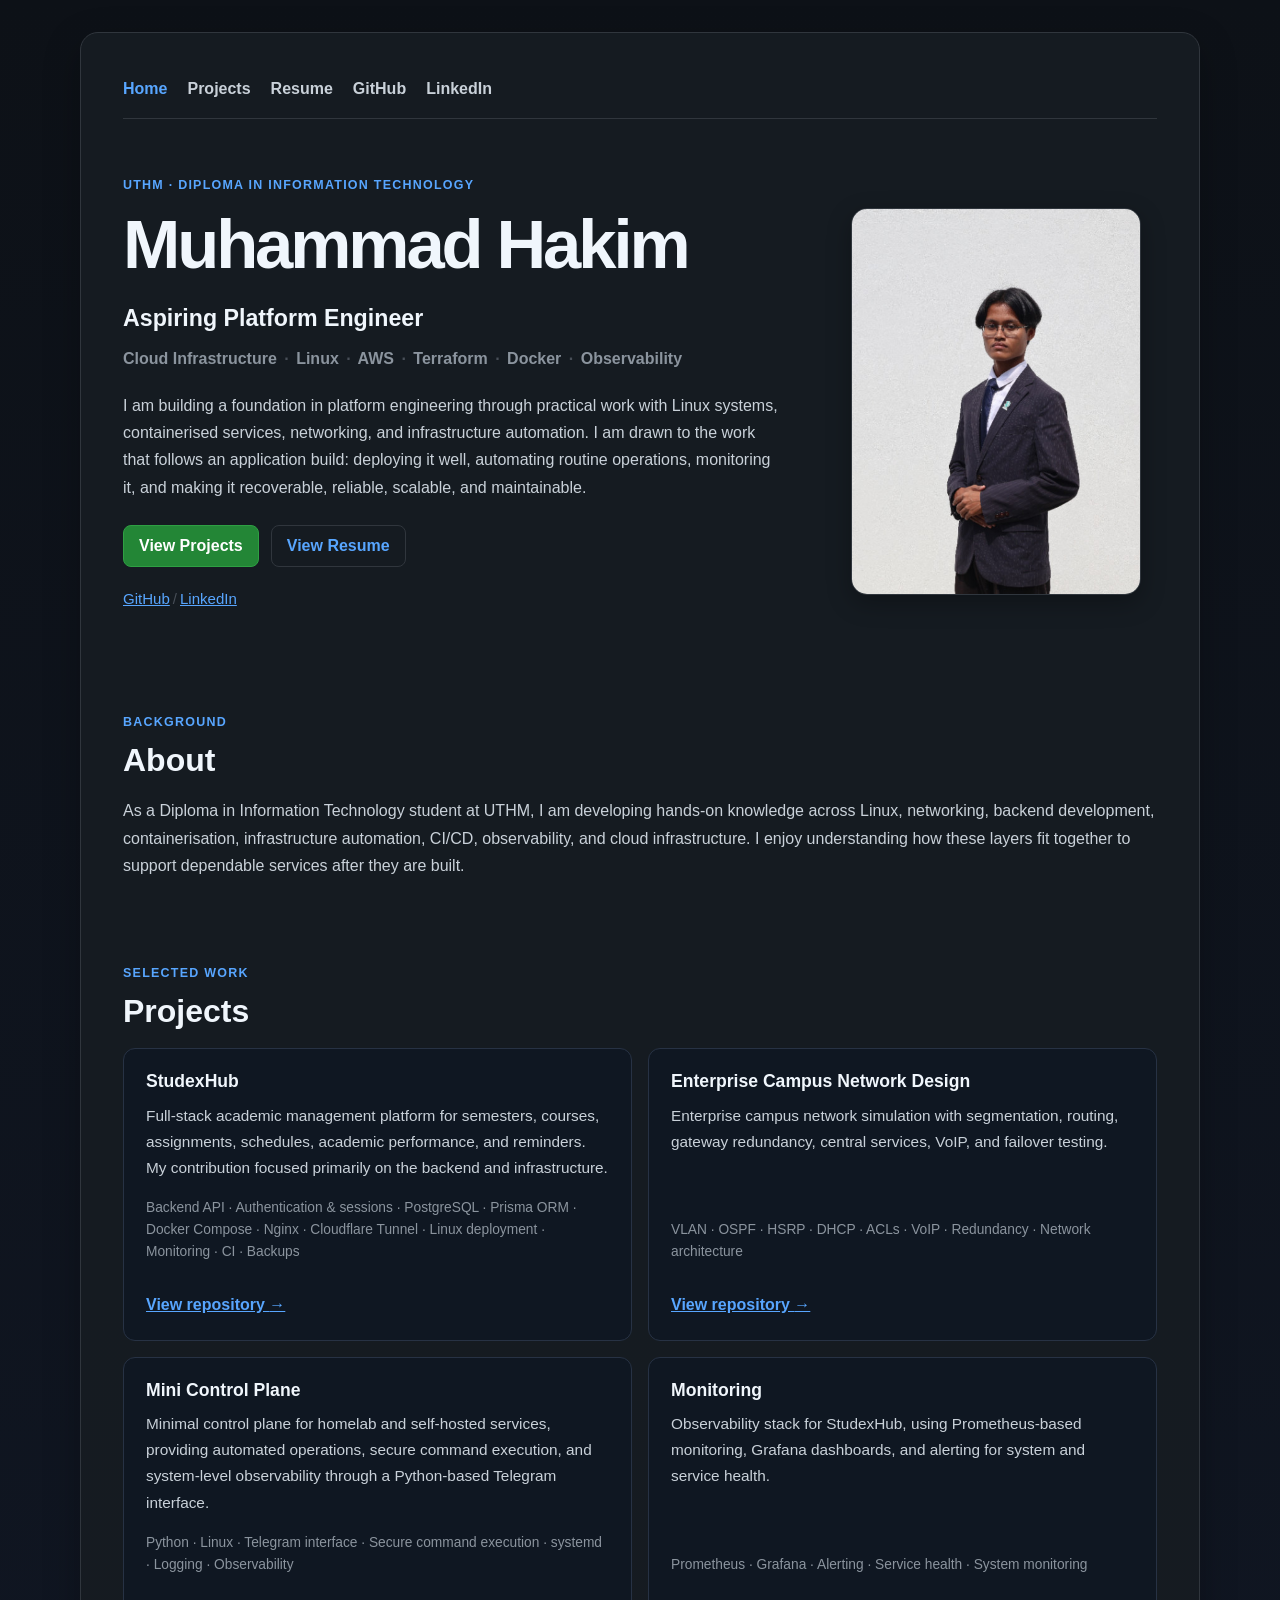
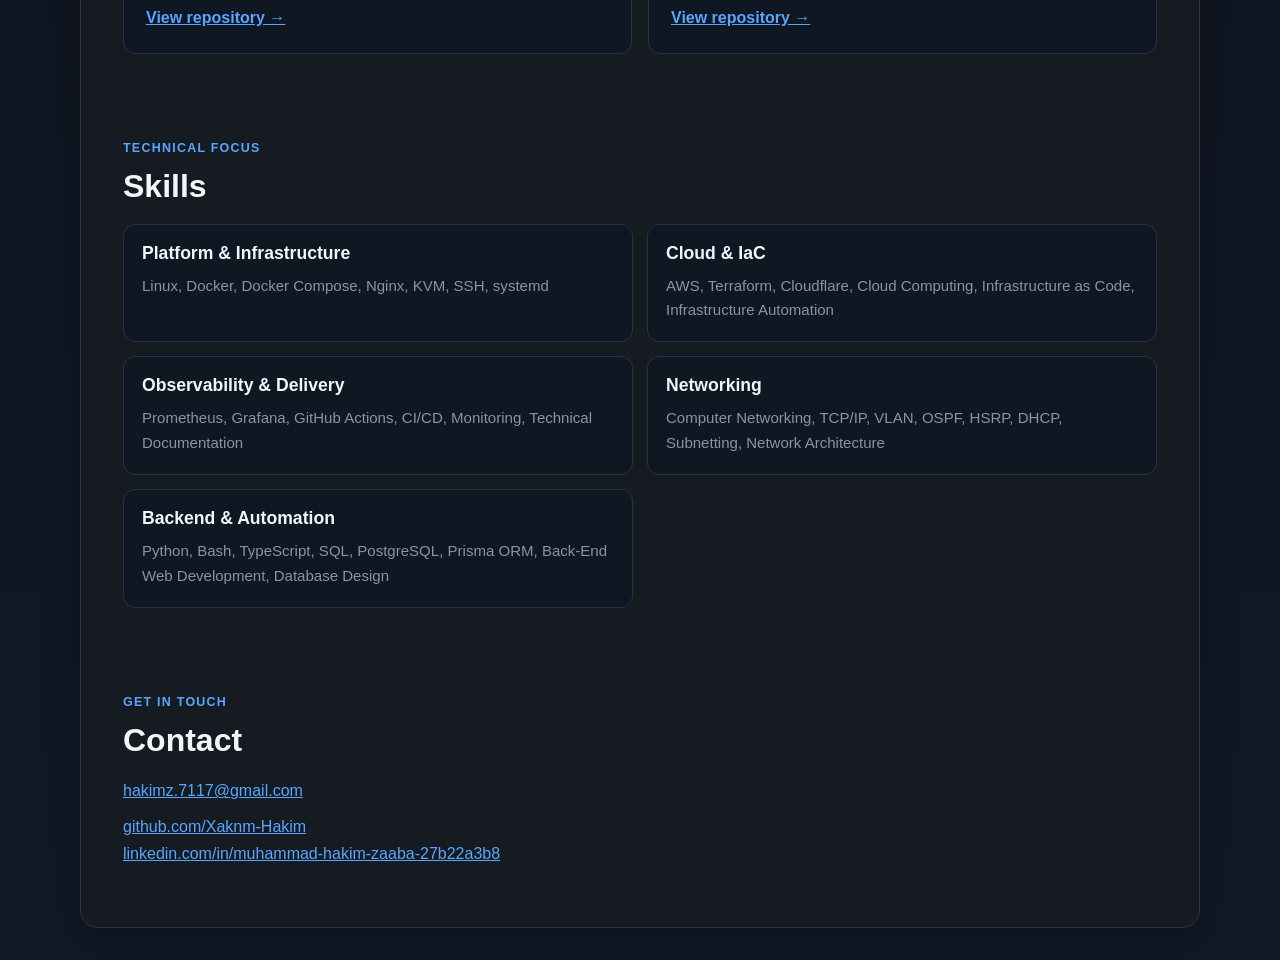
==== index.html @ 3a8249cf "feat: Change from coursework to personalized generic portfolio" ====
<!DOCTYPE html>
<html lang="en">
<head>
  <meta charset="UTF-8">
  <meta name="viewport" content="width=device-width, initial-scale=1.0">
  <meta name="description" content="Muhammad Hakim is a Diploma in Information Technology student at UTHM and aspiring Platform Engineer focused on cloud infrastructure, automation, and observability.">
  <title>Muhammad Hakim | Aspiring Platform Engineer</title>
  <link rel="stylesheet" href="style.css">
</head>
<body>
  <div class="container">
    <nav class="navbar" aria-label="Primary navigation">
      <a href="index.html" aria-current="page">Home</a>
      <a href="#projects">Projects</a>
      <a href="resume.html">Resume</a>
      <a href="https://github.com/Xaknm-Hakim" target="_blank" rel="noopener noreferrer">GitHub</a>
      <a href="https://www.linkedin.com/in/muhammad-hakim-zaaba-27b22a3b8" target="_blank" rel="noopener noreferrer">LinkedIn</a>
    </nav>

    <main>
      <header class="hero">
        <div class="hero-text">
          <p class="eyebrow">UTHM · Diploma in Information Technology</p>
          <h1>Muhammad Hakim</h1>
          <p class="role">Aspiring Platform Engineer</p>
          <p class="focus-line">Cloud Infrastructure <span>·</span> Linux <span>·</span> AWS <span>·</span> Terraform <span>·</span> Docker <span>·</span> Observability</p>
          <p class="intro">I am building a foundation in platform engineering through practical work with Linux systems, containerised services, networking, and infrastructure automation. I am drawn to the work that follows an application build: deploying it well, automating routine operations, monitoring it, and making it recoverable, reliable, scalable, and maintainable.</p>
          <div class="hero-links">
            <a class="button primary" href="#projects">View Projects</a>
            <a class="button secondary" href="resume.html">View Resume</a>
          </div>
          <p class="profile-links"><a href="https://github.com/Xaknm-Hakim" target="_blank" rel="noopener noreferrer">GitHub</a><span aria-hidden="true">/</span><a href="https://www.linkedin.com/in/muhammad-hakim-zaaba-27b22a3b8" target="_blank" rel="noopener noreferrer">LinkedIn</a></p>
        </div>
        <div class="hero-image">
          <img src="images/profile.JPG" alt="Portrait of Muhammad Hakim">
        </div>
      </header>

      <section aria-labelledby="about-title">
        <p class="section-label">Background</p>
        <h2 id="about-title">About</h2>
        <p>As a Diploma in Information Technology student at UTHM, I am developing hands-on knowledge across Linux, networking, backend development, containerisation, infrastructure automation, CI/CD, observability, and cloud infrastructure. I enjoy understanding how these layers fit together to support dependable services after they are built.</p>
      </section>

      <section id="projects" aria-labelledby="projects-title">
        <p class="section-label">Selected work</p>
        <h2 id="projects-title">Projects</h2>
        <div class="project-grid">
          <article class="project">
            <h3>StudexHub</h3>
            <p>Full-stack academic management platform for semesters, courses, assignments, schedules, academic performance, and reminders. My contribution focused primarily on the backend and infrastructure.</p>
            <p class="tech">Backend API · Authentication &amp; sessions · PostgreSQL · Prisma ORM · Docker Compose · Nginx · Cloudflare Tunnel · Linux deployment · Monitoring · CI · Backups</p>
            <a class="project-link" href="https://github.com/Xaknm-Hakim/StudexHub" target="_blank" rel="noopener noreferrer">View repository <span aria-hidden="true">→</span></a>
          </article>
          <article class="project">
            <h3>Enterprise Campus Network Design</h3>
            <p>Enterprise campus network simulation with segmentation, routing, gateway redundancy, central services, VoIP, and failover testing.</p>
            <p class="tech">VLAN · OSPF · HSRP · DHCP · ACLs · VoIP · Redundancy · Network architecture</p>
            <a class="project-link" href="https://github.com/Xaknm-Hakim/Network-Campus-Topology" target="_blank" rel="noopener noreferrer">View repository <span aria-hidden="true">→</span></a>
          </article>
          <article class="project">
            <h3>Mini Control Plane</h3>
            <p>Minimal control plane for homelab and self-hosted services, providing automated operations, secure command execution, and system-level observability through a Python-based Telegram interface.</p>
            <p class="tech">Python · Linux · Telegram interface · Secure command execution · systemd · Logging · Observability</p>
            <a class="project-link" href="https://github.com/Xaknm-Hakim/mini-control-plane" target="_blank" rel="noopener noreferrer">View repository <span aria-hidden="true">→</span></a>
          </article>
          <article class="project">
            <h3>Monitoring</h3>
            <p>Observability stack for StudexHub, using Prometheus-based monitoring, Grafana dashboards, and alerting for system and service health.</p>
            <p class="tech">Prometheus · Grafana · Alerting · Service health · System monitoring</p>
            <a class="project-link" href="https://github.com/Xaknm-Hakim/Monitoring" target="_blank" rel="noopener noreferrer">View repository <span aria-hidden="true">→</span></a>
          </article>
        </div>
      </section>

      <section aria-labelledby="skills-title">
        <p class="section-label">Technical focus</p>
        <h2 id="skills-title">Skills</h2>
        <div class="skill-grid">
          <article class="skill-group"><h3>Platform &amp; Infrastructure</h3><p>Linux, Docker, Docker Compose, Nginx, KVM, SSH, systemd</p></article>
          <article class="skill-group"><h3>Cloud &amp; IaC</h3><p>AWS, Terraform, Cloudflare, Cloud Computing, Infrastructure as Code, Infrastructure Automation</p></article>
          <article class="skill-group"><h3>Observability &amp; Delivery</h3><p>Prometheus, Grafana, GitHub Actions, CI/CD, Monitoring, Technical Documentation</p></article>
          <article class="skill-group"><h3>Networking</h3><p>Computer Networking, TCP/IP, VLAN, OSPF, HSRP, DHCP, Subnetting, Network Architecture</p></article>
          <article class="skill-group"><h3>Backend &amp; Automation</h3><p>Python, Bash, TypeScript, SQL, PostgreSQL, Prisma ORM, Back-End Web Development, Database Design</p></article>
        </div>
      </section>

      <section class="contact" aria-labelledby="contact-title">
        <p class="section-label">Get in touch</p>
        <h2 id="contact-title">Contact</h2>
        <p><a href="mailto:hakimz.7117@gmail.com">hakimz.7117@gmail.com</a></p>
        <p><a href="https://github.com/Xaknm-Hakim" target="_blank" rel="noopener noreferrer">github.com/Xaknm-Hakim</a><br><a href="https://www.linkedin.com/in/muhammad-hakim-zaaba-27b22a3b8" target="_blank" rel="noopener noreferrer">linkedin.com/in/muhammad-hakim-zaaba-27b22a3b8</a></p>
      </section>
    </main>
  </div>
</body>
</html>
---- style.css ----
:root { color-scheme: dark; --bg: #0d1117; --panel: #161b22; --panel-alt: #0f1722; --border: #30363d; --text: #c9d1d9; --muted: #8b949e; --heading: #f0f6fc; --link: #58a6ff; --green: #238636; }
* { box-sizing: border-box; }
html { scroll-behavior: smooth; }
body { margin: 0; min-width: 320px; background: linear-gradient(180deg, #0d1117, #111827); color: var(--text); font: 16px/1.7 -apple-system, BlinkMacSystemFont, "Segoe UI", Arial, sans-serif; }
.container { width: min(1120px, calc(100% - 32px)); margin: 32px auto; padding: clamp(20px, 4vw, 42px); background: rgba(22, 27, 34, .97); border: 1px solid var(--border); border-radius: 18px; box-shadow: 0 12px 36px rgba(0,0,0,.26); }
.navbar { display: flex; flex-wrap: wrap; gap: 8px 20px; margin-bottom: clamp(32px, 5vw, 56px); padding-bottom: 16px; border-bottom: 1px solid var(--border); }
.navbar a { color: var(--text); font-weight: 650; text-decoration: none; }.navbar a[aria-current="page"], .navbar a:hover { color: var(--link); }
h1, h2, h3 { color: var(--heading); line-height: 1.2; } h1 { font-size: clamp(2.35rem, 6vw, 4.3rem); margin: 0; letter-spacing: -.045em; } h2 { margin: 0 0 18px; font-size: clamp(1.55rem, 3vw, 2rem); } h3 { margin: 0 0 10px; font-size: 1.1rem; } p { margin: 0 0 16px; } section { margin-top: clamp(52px, 8vw, 84px); }.section-label, .eyebrow { margin-bottom: 8px; color: var(--link); font-size: .78rem; font-weight: 700; letter-spacing: .1em; text-transform: uppercase; }
.hero { display: grid; grid-template-columns: minmax(0, 1.5fr) minmax(220px, .7fr); gap: clamp(28px, 6vw, 72px); align-items: center; }.role { margin: 12px 0 8px; color: var(--heading); font-size: clamp(1.15rem, 2vw, 1.45rem); font-weight: 650; }.focus-line { color: var(--muted); font-weight: 600; line-height: 1.6; }.focus-line span, .profile-links span { color: #484f58; padding: 0 3px; }.intro { max-width: 700px; margin-top: 20px; }.hero-image { justify-self: end; }.hero-image img { display: block; width: min(100%, 290px); aspect-ratio: 3 / 4; object-fit: cover; object-position: 53% center; border: 1px solid var(--border); border-radius: 16px; box-shadow: 0 8px 24px rgba(0,0,0,.28); }
.hero-links, .pdf-actions { display: flex; flex-wrap: wrap; gap: 12px; margin-top: 24px; }.button { display: inline-block; padding: 9px 15px; border: 1px solid var(--border); border-radius: 8px; color: var(--link); font-weight: 650; line-height: 1.4; text-decoration: none; transition: background-color .18s ease, border-color .18s ease, transform .18s ease; }.button.primary { background: var(--green); border-color: #2ea043; color: #fff; }.button:hover { background: #1f2937; text-decoration: none; transform: translateY(-1px); }.button.primary:hover { background: #2ea043; }.profile-links { margin-top: 19px; font-size: .94rem; }
.project-grid { display: grid; grid-template-columns: repeat(2, minmax(0, 1fr)); gap: 16px; }.project, .skill-group, .pdf-viewer { background: var(--panel-alt); border: 1px solid #273244; border-radius: 12px; }.project { display: flex; flex-direction: column; padding: 22px; transition: transform .18s ease, border-color .18s ease; }.project:hover { border-color: #3b82f6; transform: translateY(-3px); }.project p { font-size: .96rem; }.tech { margin-top: auto; color: var(--muted); font-size: .86rem !important; line-height: 1.6; }.project-link { margin-top: 12px; font-weight: 700; }
.skill-grid { display: grid; grid-template-columns: repeat(2, minmax(0, 1fr)); gap: 14px; }.skill-group { padding: 18px; }.skill-group p { margin: 0; color: var(--muted); font-size: .94rem; line-height: 1.65; }.contact { padding-bottom: 10px; }.contact p { margin-bottom: 8px; } a { color: var(--link); } a:focus-visible { outline: 3px solid #58a6ff; outline-offset: 4px; border-radius: 3px; }
.simple-header { margin-bottom: 30px; }.page-title { font-size: clamp(2.35rem, 5vw, 3.5rem); }.note { color: var(--muted); }.pdf-section { margin-top: 0; }.pdf-actions { margin: 0 0 18px; }.pdf-viewer { padding: 10px; overflow: hidden; }.pdf-viewer iframe { display: block; width: 100%; height: min(900px, 100vh); border: 0; border-radius: 7px; background: #fff; }
@media (max-width: 720px) { .container { width: min(100% - 20px, 1120px); margin: 10px auto; border-radius: 12px; }.hero { grid-template-columns: 1fr; }.hero-image { justify-self: start; grid-row: 1; }.hero-image img { width: 190px; }.project-grid, .skill-grid { grid-template-columns: 1fr; }.navbar { gap: 6px 15px; margin-bottom: 34px; }.pdf-viewer iframe { height: 65vh; } }
@media (prefers-reduced-motion: reduce) { html { scroll-behavior: auto; } *, *::before, *::after { transition-duration: .01ms !important; animation-duration: .01ms !important; } }
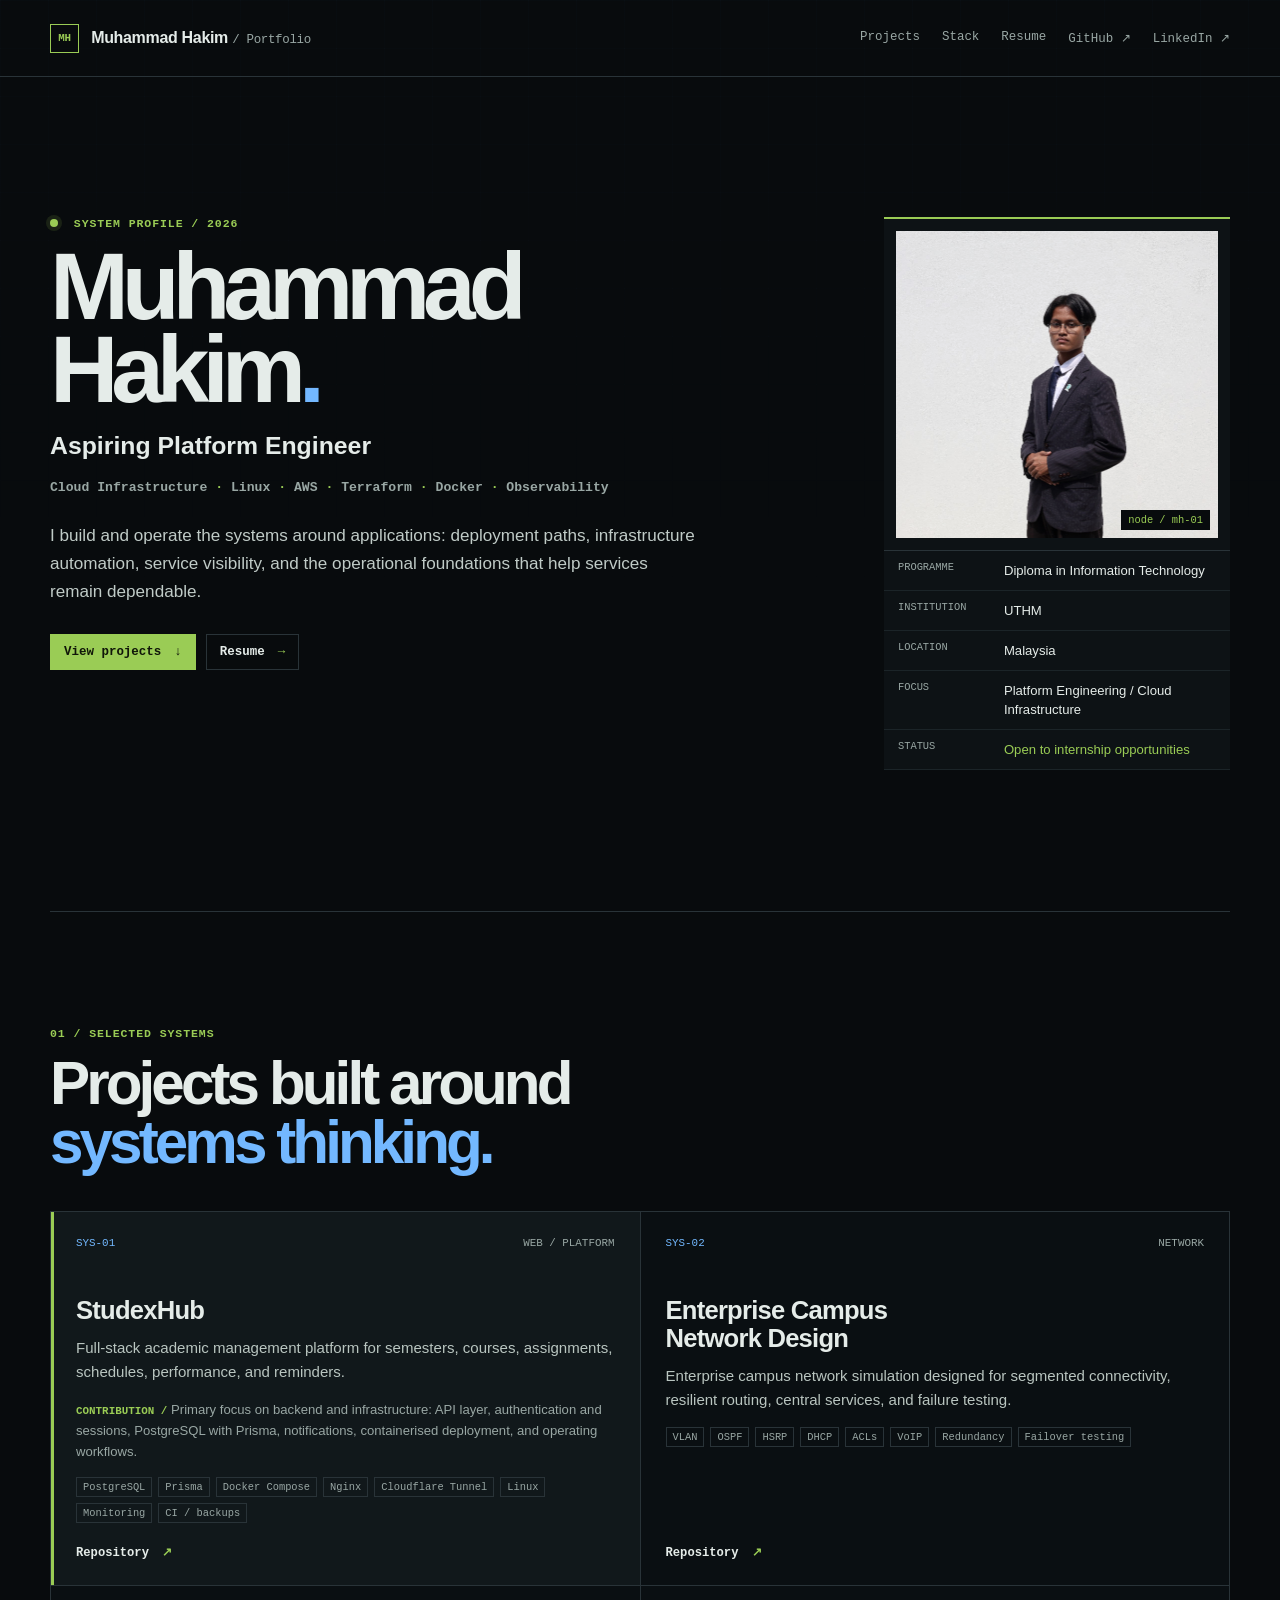
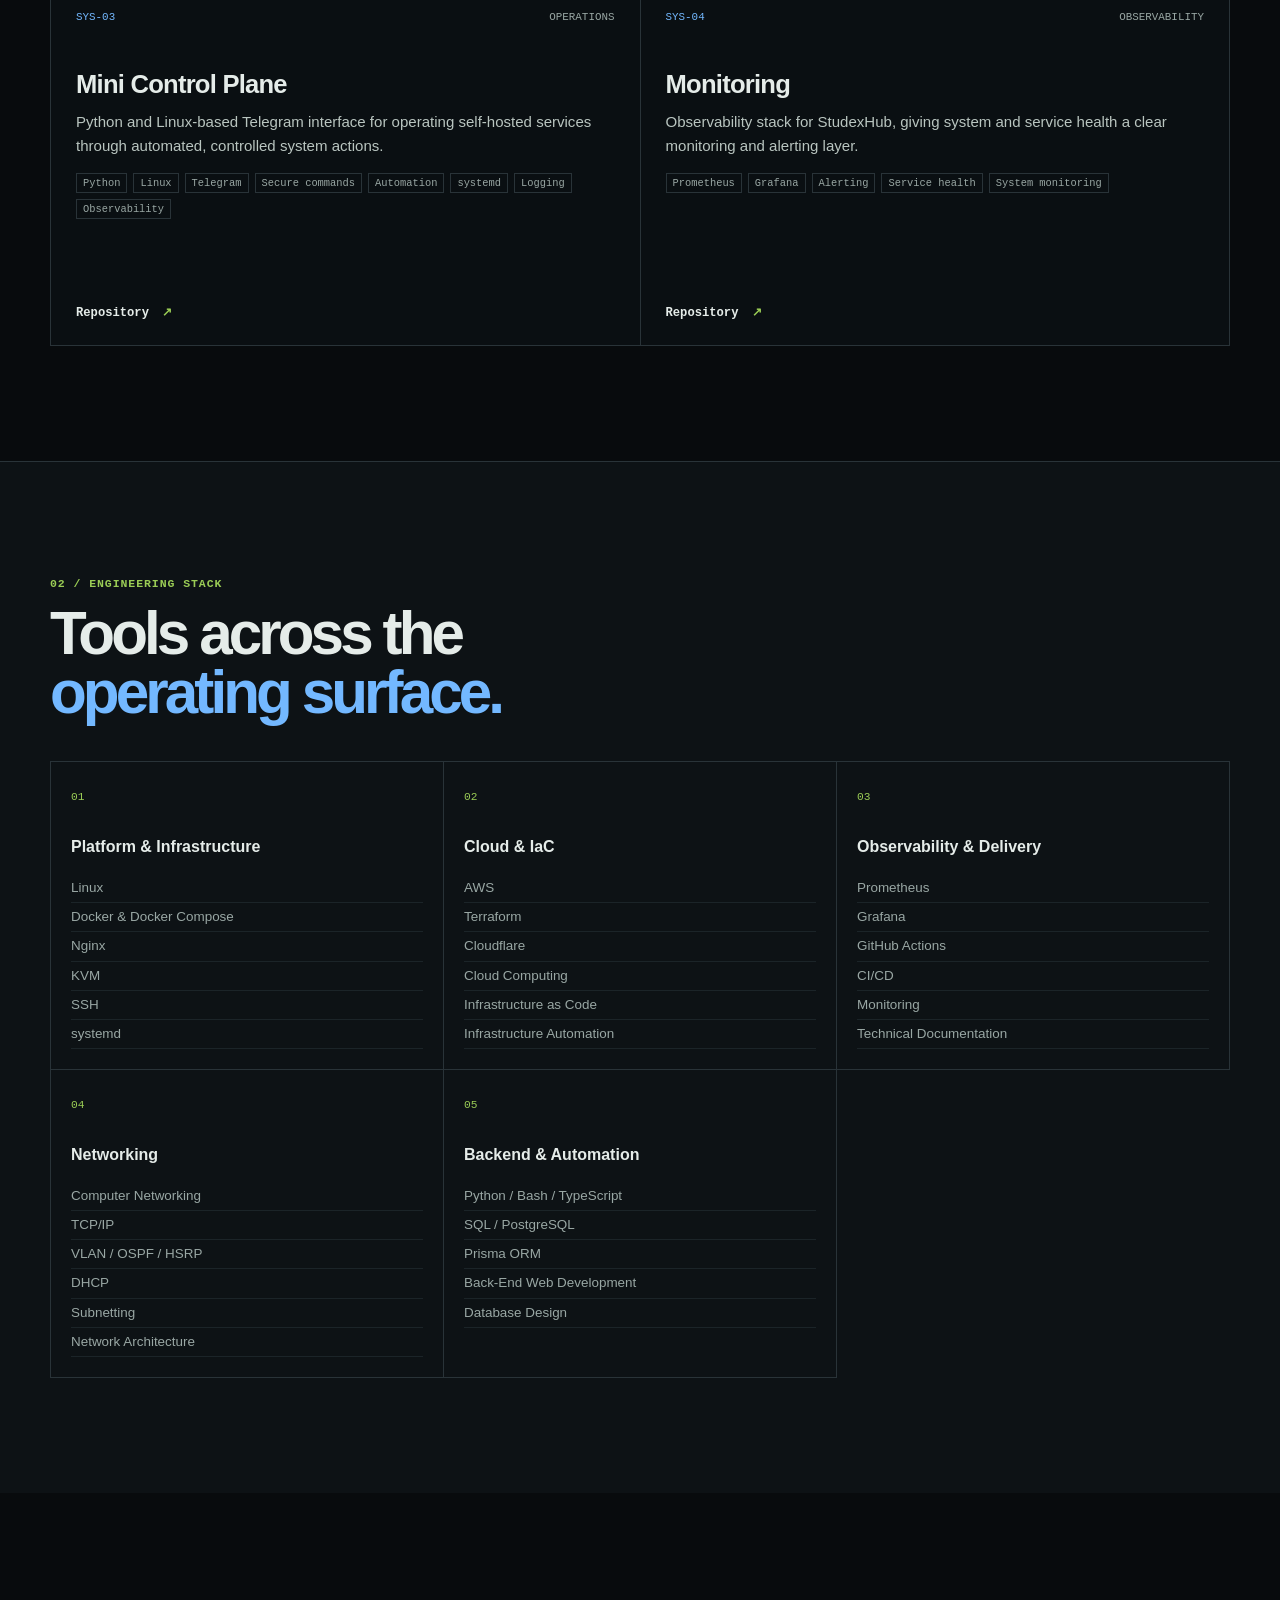
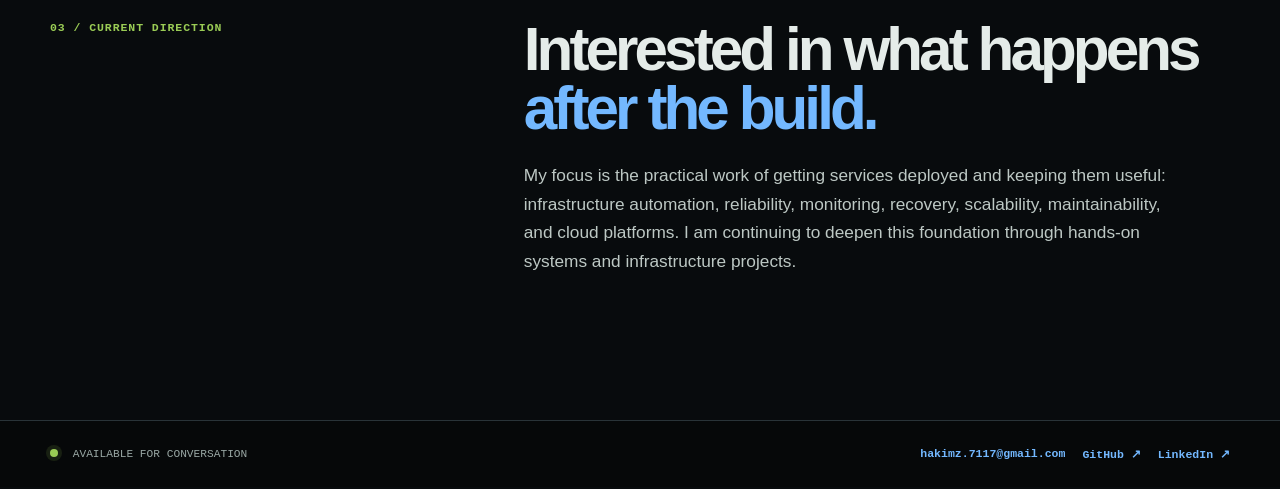
==== commit 485d6973: "feat: complete overhaul of the older design" ====
--- a/index.html
+++ b/index.html
@@ -1,97 +1,90 @@
-<!DOCTYPE html>
+<!doctype html>
 <html lang="en">
 <head>
-  <meta charset="UTF-8">
-  <meta name="viewport" content="width=device-width, initial-scale=1.0">
-  <meta name="description" content="Muhammad Hakim is a Diploma in Information Technology student at UTHM and aspiring Platform Engineer focused on cloud infrastructure, automation, and observability.">
-  <title>Muhammad Hakim | Aspiring Platform Engineer</title>
+  <meta charset="utf-8">
+  <meta name="viewport" content="width=device-width, initial-scale=1">
+  <meta name="description" content="Muhammad Hakim — aspiring Platform Engineer focused on cloud infrastructure, Linux, automation, and observability.">
+  <title>Muhammad Hakim — Platform Engineering Portfolio</title>
   <link rel="stylesheet" href="style.css">
 </head>
 <body>
-  <div class="container">
-    <nav class="navbar" aria-label="Primary navigation">
-      <a href="index.html" aria-current="page">Home</a>
-      <a href="#projects">Projects</a>
-      <a href="resume.html">Resume</a>
-      <a href="https://github.com/Xaknm-Hakim" target="_blank" rel="noopener noreferrer">GitHub</a>
-      <a href="https://www.linkedin.com/in/muhammad-hakim-zaaba-27b22a3b8" target="_blank" rel="noopener noreferrer">LinkedIn</a>
+  <header class="site-header">
+    <nav class="nav-shell" aria-label="Primary navigation">
+      <a class="brand" href="index.html" aria-current="page"><span>MH</span> Muhammad Hakim <i>/ Portfolio</i></a>
+      <div class="nav-links">
+        <a href="#projects">Projects</a><a href="#stack">Stack</a><a href="resume.html">Resume</a><a href="https://github.com/Xaknm-Hakim" target="_blank" rel="noopener noreferrer">GitHub ↗</a><a href="https://www.linkedin.com/in/muhammad-hakim-zaaba-27b22a3b8" target="_blank" rel="noopener noreferrer">LinkedIn ↗</a>
+      </div>
     </nav>
+  </header>
 
-    <main>
-      <header class="hero">
-        <div class="hero-text">
-          <p class="eyebrow">UTHM · Diploma in Information Technology</p>
-          <h1>Muhammad Hakim</h1>
-          <p class="role">Aspiring Platform Engineer</p>
-          <p class="focus-line">Cloud Infrastructure <span>·</span> Linux <span>·</span> AWS <span>·</span> Terraform <span>·</span> Docker <span>·</span> Observability</p>
-          <p class="intro">I am building a foundation in platform engineering through practical work with Linux systems, containerised services, networking, and infrastructure automation. I am drawn to the work that follows an application build: deploying it well, automating routine operations, monitoring it, and making it recoverable, reliable, scalable, and maintainable.</p>
-          <div class="hero-links">
-            <a class="button primary" href="#projects">View Projects</a>
-            <a class="button secondary" href="resume.html">View Resume</a>
-          </div>
-          <p class="profile-links"><a href="https://github.com/Xaknm-Hakim" target="_blank" rel="noopener noreferrer">GitHub</a><span aria-hidden="true">/</span><a href="https://www.linkedin.com/in/muhammad-hakim-zaaba-27b22a3b8" target="_blank" rel="noopener noreferrer">LinkedIn</a></p>
+  <main>
+    <section class="hero page-width" aria-labelledby="intro-title">
+      <div class="hero-copy">
+        <p class="kicker"><span class="signal" aria-hidden="true"></span> system profile / 2026</p>
+        <h1 id="intro-title">Muhammad<br>Hakim<span class="accent">.</span></h1>
+        <p class="role">Aspiring Platform Engineer</p>
+        <p class="focus">Cloud Infrastructure <b>·</b> Linux <b>·</b> AWS <b>·</b> Terraform <b>·</b> Docker <b>·</b> Observability</p>
+        <p class="hero-intro">I build and operate the systems around applications: deployment paths, infrastructure automation, service visibility, and the operational foundations that help services remain dependable.</p>
+        <div class="actions"><a class="action primary" href="#projects">View projects <span>↓</span></a><a class="action" href="resume.html">Resume <span>→</span></a></div>
+      </div>
+      <aside class="identity-panel" aria-label="Profile metadata">
+        <div class="portrait-wrap"><img src="images/profile.JPG" alt="Portrait of Muhammad Hakim"><span class="portrait-label">node / mh-01</span></div>
+        <dl>
+          <div><dt>Programme</dt><dd>Diploma in Information Technology</dd></div>
+          <div><dt>Institution</dt><dd>UTHM</dd></div>
+          <div><dt>Location</dt><dd>Malaysia</dd></div>
+          <div><dt>Focus</dt><dd>Platform Engineering / Cloud Infrastructure</dd></div>
+          <div class="availability"><dt>Status</dt><dd>Open to internship opportunities</dd></div>
+        </dl>
+      </aside>
+    </section>
+
+    <section class="section page-width" id="projects" aria-labelledby="projects-title">
+      <div class="section-heading"><p class="kicker">01 / selected systems</p><h2 id="projects-title">Projects built around<br><span>systems thinking.</span></h2></div>
+      <div class="systems-grid">
+        <article class="system-card featured">
+          <div class="card-index">SYS-01 <span>WEB / PLATFORM</span></div><h3>StudexHub</h3>
+          <p>Full-stack academic management platform for semesters, courses, assignments, schedules, performance, and reminders.</p>
+          <p class="contribution"><strong>Contribution /</strong> Primary focus on backend and infrastructure: API layer, authentication and sessions, PostgreSQL with Prisma, notifications, containerised deployment, and operating workflows.</p>
+          <ul class="tech-list" aria-label="StudexHub technologies"><li>PostgreSQL</li><li>Prisma</li><li>Docker Compose</li><li>Nginx</li><li>Cloudflare Tunnel</li><li>Linux</li><li>Monitoring</li><li>CI / backups</li></ul>
+          <a class="repo-link" href="https://github.com/Xaknm-Hakim/StudexHub" target="_blank" rel="noopener noreferrer">Repository <span>↗</span></a>
+        </article>
+        <article class="system-card">
+          <div class="card-index">SYS-02 <span>NETWORK</span></div><h3>Enterprise Campus<br>Network Design</h3>
+          <p>Enterprise campus network simulation designed for segmented connectivity, resilient routing, central services, and failure testing.</p>
+          <ul class="tech-list" aria-label="Enterprise Campus Network technologies"><li>VLAN</li><li>OSPF</li><li>HSRP</li><li>DHCP</li><li>ACLs</li><li>VoIP</li><li>Redundancy</li><li>Failover testing</li></ul>
+          <a class="repo-link" href="https://github.com/Xaknm-Hakim/Network-Campus-Topology" target="_blank" rel="noopener noreferrer">Repository <span>↗</span></a>
+        </article>
+        <article class="system-card">
+          <div class="card-index">SYS-03 <span>OPERATIONS</span></div><h3>Mini Control Plane</h3>
+          <p>Python and Linux-based Telegram interface for operating self-hosted services through automated, controlled system actions.</p>
+          <ul class="tech-list" aria-label="Mini Control Plane technologies"><li>Python</li><li>Linux</li><li>Telegram</li><li>Secure commands</li><li>Automation</li><li>systemd</li><li>Logging</li><li>Observability</li></ul>
+          <a class="repo-link" href="https://github.com/Xaknm-Hakim/mini-control-plane" target="_blank" rel="noopener noreferrer">Repository <span>↗</span></a>
+        </article>
+        <article class="system-card">
+          <div class="card-index">SYS-04 <span>OBSERVABILITY</span></div><h3>Monitoring</h3>
+          <p>Observability stack for StudexHub, giving system and service health a clear monitoring and alerting layer.</p>
+          <ul class="tech-list" aria-label="Monitoring technologies"><li>Prometheus</li><li>Grafana</li><li>Alerting</li><li>Service health</li><li>System monitoring</li></ul>
+          <a class="repo-link" href="https://github.com/Xaknm-Hakim/Monitoring" target="_blank" rel="noopener noreferrer">Repository <span>↗</span></a>
+        </article>
+      </div>
+    </section>
+
+    <section class="section stack-section" id="stack" aria-labelledby="stack-title">
+      <div class="page-width"><div class="section-heading"><p class="kicker">02 / engineering stack</p><h2 id="stack-title">Tools across the<br><span>operating surface.</span></h2></div>
+        <div class="stack-grid">
+          <article><span>01</span><h3>Platform &amp; Infrastructure</h3><ul><li>Linux</li><li>Docker &amp; Docker Compose</li><li>Nginx</li><li>KVM</li><li>SSH</li><li>systemd</li></ul></article>
+          <article><span>02</span><h3>Cloud &amp; IaC</h3><ul><li>AWS</li><li>Terraform</li><li>Cloudflare</li><li>Cloud Computing</li><li>Infrastructure as Code</li><li>Infrastructure Automation</li></ul></article>
+          <article><span>03</span><h3>Observability &amp; Delivery</h3><ul><li>Prometheus</li><li>Grafana</li><li>GitHub Actions</li><li>CI/CD</li><li>Monitoring</li><li>Technical Documentation</li></ul></article>
+          <article><span>04</span><h3>Networking</h3><ul><li>Computer Networking</li><li>TCP/IP</li><li>VLAN / OSPF / HSRP</li><li>DHCP</li><li>Subnetting</li><li>Network Architecture</li></ul></article>
+          <article><span>05</span><h3>Backend &amp; Automation</h3><ul><li>Python / Bash / TypeScript</li><li>SQL / PostgreSQL</li><li>Prisma ORM</li><li>Back-End Web Development</li><li>Database Design</li></ul></article>
         </div>
-        <div class="hero-image">
-          <img src="images/profile.JPG" alt="Portrait of Muhammad Hakim">
-        </div>
-      </header>
+      </div>
+    </section>
 
-      <section aria-labelledby="about-title">
-        <p class="section-label">Background</p>
-        <h2 id="about-title">About</h2>
-        <p>As a Diploma in Information Technology student at UTHM, I am developing hands-on knowledge across Linux, networking, backend development, containerisation, infrastructure automation, CI/CD, observability, and cloud infrastructure. I enjoy understanding how these layers fit together to support dependable services after they are built.</p>
-      </section>
+    <section class="direction page-width" aria-labelledby="direction-title"><p class="kicker">03 / current direction</p><div><h2 id="direction-title">Interested in what happens <span>after the build.</span></h2><p>My focus is the practical work of getting services deployed and keeping them useful: infrastructure automation, reliability, monitoring, recovery, scalability, maintainability, and cloud platforms. I am continuing to deepen this foundation through hands-on systems and infrastructure projects.</p></div></section>
+  </main>
 
-      <section id="projects" aria-labelledby="projects-title">
-        <p class="section-label">Selected work</p>
-        <h2 id="projects-title">Projects</h2>
-        <div class="project-grid">
-          <article class="project">
-            <h3>StudexHub</h3>
-            <p>Full-stack academic management platform for semesters, courses, assignments, schedules, academic performance, and reminders. My contribution focused primarily on the backend and infrastructure.</p>
-            <p class="tech">Backend API · Authentication &amp; sessions · PostgreSQL · Prisma ORM · Docker Compose · Nginx · Cloudflare Tunnel · Linux deployment · Monitoring · CI · Backups</p>
-            <a class="project-link" href="https://github.com/Xaknm-Hakim/StudexHub" target="_blank" rel="noopener noreferrer">View repository <span aria-hidden="true">→</span></a>
-          </article>
-          <article class="project">
-            <h3>Enterprise Campus Network Design</h3>
-            <p>Enterprise campus network simulation with segmentation, routing, gateway redundancy, central services, VoIP, and failover testing.</p>
-            <p class="tech">VLAN · OSPF · HSRP · DHCP · ACLs · VoIP · Redundancy · Network architecture</p>
-            <a class="project-link" href="https://github.com/Xaknm-Hakim/Network-Campus-Topology" target="_blank" rel="noopener noreferrer">View repository <span aria-hidden="true">→</span></a>
-          </article>
-          <article class="project">
-            <h3>Mini Control Plane</h3>
-            <p>Minimal control plane for homelab and self-hosted services, providing automated operations, secure command execution, and system-level observability through a Python-based Telegram interface.</p>
-            <p class="tech">Python · Linux · Telegram interface · Secure command execution · systemd · Logging · Observability</p>
-            <a class="project-link" href="https://github.com/Xaknm-Hakim/mini-control-plane" target="_blank" rel="noopener noreferrer">View repository <span aria-hidden="true">→</span></a>
-          </article>
-          <article class="project">
-            <h3>Monitoring</h3>
-            <p>Observability stack for StudexHub, using Prometheus-based monitoring, Grafana dashboards, and alerting for system and service health.</p>
-            <p class="tech">Prometheus · Grafana · Alerting · Service health · System monitoring</p>
-            <a class="project-link" href="https://github.com/Xaknm-Hakim/Monitoring" target="_blank" rel="noopener noreferrer">View repository <span aria-hidden="true">→</span></a>
-          </article>
-        </div>
-      </section>
-
-      <section aria-labelledby="skills-title">
-        <p class="section-label">Technical focus</p>
-        <h2 id="skills-title">Skills</h2>
-        <div class="skill-grid">
-          <article class="skill-group"><h3>Platform &amp; Infrastructure</h3><p>Linux, Docker, Docker Compose, Nginx, KVM, SSH, systemd</p></article>
-          <article class="skill-group"><h3>Cloud &amp; IaC</h3><p>AWS, Terraform, Cloudflare, Cloud Computing, Infrastructure as Code, Infrastructure Automation</p></article>
-          <article class="skill-group"><h3>Observability &amp; Delivery</h3><p>Prometheus, Grafana, GitHub Actions, CI/CD, Monitoring, Technical Documentation</p></article>
-          <article class="skill-group"><h3>Networking</h3><p>Computer Networking, TCP/IP, VLAN, OSPF, HSRP, DHCP, Subnetting, Network Architecture</p></article>
-          <article class="skill-group"><h3>Backend &amp; Automation</h3><p>Python, Bash, TypeScript, SQL, PostgreSQL, Prisma ORM, Back-End Web Development, Database Design</p></article>
-        </div>
-      </section>
-
-      <section class="contact" aria-labelledby="contact-title">
-        <p class="section-label">Get in touch</p>
-        <h2 id="contact-title">Contact</h2>
-        <p><a href="mailto:hakimz.7117@gmail.com">hakimz.7117@gmail.com</a></p>
-        <p><a href="https://github.com/Xaknm-Hakim" target="_blank" rel="noopener noreferrer">github.com/Xaknm-Hakim</a><br><a href="https://www.linkedin.com/in/muhammad-hakim-zaaba-27b22a3b8" target="_blank" rel="noopener noreferrer">linkedin.com/in/muhammad-hakim-zaaba-27b22a3b8</a></p>
-      </section>
-    </main>
-  </div>
+  <footer class="site-footer"><div class="page-width"><p><span class="signal" aria-hidden="true"></span> available for conversation</p><div><a href="mailto:hakimz.7117@gmail.com">hakimz.7117@gmail.com</a><a href="https://github.com/Xaknm-Hakim" target="_blank" rel="noopener noreferrer">GitHub ↗</a><a href="https://www.linkedin.com/in/muhammad-hakim-zaaba-27b22a3b8" target="_blank" rel="noopener noreferrer">LinkedIn ↗</a></div></div></footer>
 </body>
 </html>
--- a/style.css
+++ b/style.css
@@ -1,15 +1,11 @@
-:root { color-scheme: dark; --bg: #0d1117; --panel: #161b22; --panel-alt: #0f1722; --border: #30363d; --text: #c9d1d9; --muted: #8b949e; --heading: #f0f6fc; --link: #58a6ff; --green: #238636; }
-* { box-sizing: border-box; }
-html { scroll-behavior: smooth; }
-body { margin: 0; min-width: 320px; background: linear-gradient(180deg, #0d1117, #111827); color: var(--text); font: 16px/1.7 -apple-system, BlinkMacSystemFont, "Segoe UI", Arial, sans-serif; }
-.container { width: min(1120px, calc(100% - 32px)); margin: 32px auto; padding: clamp(20px, 4vw, 42px); background: rgba(22, 27, 34, .97); border: 1px solid var(--border); border-radius: 18px; box-shadow: 0 12px 36px rgba(0,0,0,.26); }
-.navbar { display: flex; flex-wrap: wrap; gap: 8px 20px; margin-bottom: clamp(32px, 5vw, 56px); padding-bottom: 16px; border-bottom: 1px solid var(--border); }
-.navbar a { color: var(--text); font-weight: 650; text-decoration: none; }.navbar a[aria-current="page"], .navbar a:hover { color: var(--link); }
-h1, h2, h3 { color: var(--heading); line-height: 1.2; } h1 { font-size: clamp(2.35rem, 6vw, 4.3rem); margin: 0; letter-spacing: -.045em; } h2 { margin: 0 0 18px; font-size: clamp(1.55rem, 3vw, 2rem); } h3 { margin: 0 0 10px; font-size: 1.1rem; } p { margin: 0 0 16px; } section { margin-top: clamp(52px, 8vw, 84px); }.section-label, .eyebrow { margin-bottom: 8px; color: var(--link); font-size: .78rem; font-weight: 700; letter-spacing: .1em; text-transform: uppercase; }
-.hero { display: grid; grid-template-columns: minmax(0, 1.5fr) minmax(220px, .7fr); gap: clamp(28px, 6vw, 72px); align-items: center; }.role { margin: 12px 0 8px; color: var(--heading); font-size: clamp(1.15rem, 2vw, 1.45rem); font-weight: 650; }.focus-line { color: var(--muted); font-weight: 600; line-height: 1.6; }.focus-line span, .profile-links span { color: #484f58; padding: 0 3px; }.intro { max-width: 700px; margin-top: 20px; }.hero-image { justify-self: end; }.hero-image img { display: block; width: min(100%, 290px); aspect-ratio: 3 / 4; object-fit: cover; object-position: 53% center; border: 1px solid var(--border); border-radius: 16px; box-shadow: 0 8px 24px rgba(0,0,0,.28); }
-.hero-links, .pdf-actions { display: flex; flex-wrap: wrap; gap: 12px; margin-top: 24px; }.button { display: inline-block; padding: 9px 15px; border: 1px solid var(--border); border-radius: 8px; color: var(--link); font-weight: 650; line-height: 1.4; text-decoration: none; transition: background-color .18s ease, border-color .18s ease, transform .18s ease; }.button.primary { background: var(--green); border-color: #2ea043; color: #fff; }.button:hover { background: #1f2937; text-decoration: none; transform: translateY(-1px); }.button.primary:hover { background: #2ea043; }.profile-links { margin-top: 19px; font-size: .94rem; }
-.project-grid { display: grid; grid-template-columns: repeat(2, minmax(0, 1fr)); gap: 16px; }.project, .skill-group, .pdf-viewer { background: var(--panel-alt); border: 1px solid #273244; border-radius: 12px; }.project { display: flex; flex-direction: column; padding: 22px; transition: transform .18s ease, border-color .18s ease; }.project:hover { border-color: #3b82f6; transform: translateY(-3px); }.project p { font-size: .96rem; }.tech { margin-top: auto; color: var(--muted); font-size: .86rem !important; line-height: 1.6; }.project-link { margin-top: 12px; font-weight: 700; }
-.skill-grid { display: grid; grid-template-columns: repeat(2, minmax(0, 1fr)); gap: 14px; }.skill-group { padding: 18px; }.skill-group p { margin: 0; color: var(--muted); font-size: .94rem; line-height: 1.65; }.contact { padding-bottom: 10px; }.contact p { margin-bottom: 8px; } a { color: var(--link); } a:focus-visible { outline: 3px solid #58a6ff; outline-offset: 4px; border-radius: 3px; }
-.simple-header { margin-bottom: 30px; }.page-title { font-size: clamp(2.35rem, 5vw, 3.5rem); }.note { color: var(--muted); }.pdf-section { margin-top: 0; }.pdf-actions { margin: 0 0 18px; }.pdf-viewer { padding: 10px; overflow: hidden; }.pdf-viewer iframe { display: block; width: 100%; height: min(900px, 100vh); border: 0; border-radius: 7px; background: #fff; }
-@media (max-width: 720px) { .container { width: min(100% - 20px, 1120px); margin: 10px auto; border-radius: 12px; }.hero { grid-template-columns: 1fr; }.hero-image { justify-self: start; grid-row: 1; }.hero-image img { width: 190px; }.project-grid, .skill-grid { grid-template-columns: 1fr; }.navbar { gap: 6px 15px; margin-bottom: 34px; }.pdf-viewer iframe { height: 65vh; } }
-@media (prefers-reduced-motion: reduce) { html { scroll-behavior: auto; } *, *::before, *::after { transition-duration: .01ms !important; animation-duration: .01ms !important; } }
+:root { --bg:#080b0d; --surface:#0d1215; --surface-2:#11181b; --line:#293338; --line-soft:#1b2428; --ink:#e5ece9; --muted:#99a7a4; --blue:#73b8ff; --green:#9acc55; --mono:ui-monospace,SFMono-Regular,Menlo,Consolas,monospace; --sans:Inter,"Segoe UI",Arial,sans-serif; }
+* { box-sizing:border-box; } html { scroll-behavior:smooth; } body { margin:0; min-width:320px; overflow-x:hidden; background:var(--bg); color:var(--ink); font:16px/1.65 var(--sans); } body::before { position:fixed; z-index:-1; inset:0; content:""; opacity:.28; background-image:linear-gradient(rgba(115,184,255,.06) 1px,transparent 1px),linear-gradient(90deg,rgba(115,184,255,.06) 1px,transparent 1px); background-size:48px 48px; mask-image:linear-gradient(to bottom,#000,transparent 75%); }
+.page-width,.nav-shell { width:min(1180px,calc(100% - 48px)); margin-inline:auto; }.site-header { border-bottom:1px solid var(--line); }.nav-shell { min-height:76px; display:flex; align-items:center; justify-content:space-between; gap:24px; }.brand { color:var(--ink); font-weight:700; letter-spacing:-.02em; text-decoration:none; white-space:nowrap; }.brand span { display:inline-grid; place-items:center; width:29px; height:29px; margin-right:8px; border:1px solid var(--green); color:var(--green); font:700 .68rem var(--mono); vertical-align:middle; }.brand i { color:var(--muted); font:400 .78rem var(--mono); }.nav-links { display:flex; flex-wrap:wrap; gap:6px 22px; }.nav-links a { color:var(--muted); font:500 .78rem var(--mono); text-decoration:none; }.nav-links a:hover,.nav-links a[aria-current="page"] { color:var(--blue); }
+a { color:var(--blue); } a:focus-visible { outline:2px solid var(--green); outline-offset:4px; }.hero { display:grid; grid-template-columns:minmax(0,1.35fr) minmax(300px,.65fr); gap:clamp(48px,9vw,130px); padding:clamp(72px,11vw,140px) 0 clamp(76px,11vw,145px); }.kicker { margin:0 0 15px; color:var(--green); font:700 .72rem var(--mono); letter-spacing:.08em; text-transform:uppercase; }.signal { display:inline-block; width:8px; height:8px; margin-right:8px; border-radius:50%; background:var(--green); box-shadow:0 0 0 4px rgba(154,204,85,.12); } h1,h2,h3,p { margin-top:0; } h1 { margin-bottom:14px; font-size:clamp(3.55rem,7.4vw,7.2rem); letter-spacing:-.075em; line-height:.88; } h2 { margin:0; font-size:clamp(2.25rem,4.7vw,4.5rem); letter-spacing:-.065em; line-height:.98; } h2 span,.accent { color:var(--blue); }.role { margin-bottom:10px; font-size:clamp(1.15rem,2vw,1.55rem); font-weight:700; }.focus { max-width:670px; margin-bottom:23px; color:var(--muted); font:600 .82rem/1.7 var(--mono); }.focus b { color:var(--green); }.hero-intro { max-width:650px; color:#c0cbc7; font-size:1.07rem; }.actions { display:flex; flex-wrap:wrap; gap:10px; margin-top:27px; }.action { display:inline-flex; gap:13px; align-items:center; border:1px solid var(--line); padding:10px 13px; color:var(--ink); font:700 .78rem var(--mono); text-decoration:none; }.action span { color:var(--green); }.action.primary { border-color:var(--green); background:var(--green); color:#101609; }.action.primary span { color:#101609; }.action:hover { border-color:var(--blue); }
+.identity-panel { align-self:end; border-top:2px solid var(--green); background:var(--surface); }.portrait-wrap { position:relative; border-bottom:1px solid var(--line); padding:12px; }.portrait-wrap img { display:block; width:100%; aspect-ratio:1.05/1; object-fit:cover; object-position:53% center; filter:saturate(.82) contrast(1.05); }.portrait-label { position:absolute; right:20px; bottom:20px; padding:4px 7px; background:#080b0d; color:var(--green); font:.65rem var(--mono); }.identity-panel dl,.resume-meta dl { margin:0; }.identity-panel dl div,.resume-meta dl div { display:grid; grid-template-columns:94px 1fr; gap:12px; padding:10px 14px; border-bottom:1px solid var(--line-soft); }.identity-panel dt,.resume-meta dt { color:var(--muted); font:.65rem var(--mono); text-transform:uppercase; }.identity-panel dd,.resume-meta dd { margin:0; font-size:.82rem; line-height:1.45; }.identity-panel .availability dd { color:var(--green); }
+.section { padding:clamp(70px,9vw,120px) 0; border-top:1px solid var(--line); }.section-heading { margin-bottom:38px; }.systems-grid { display:grid; grid-template-columns:repeat(2,minmax(0,1fr)); border-top:1px solid var(--line); border-left:1px solid var(--line); }.system-card { display:flex; min-height:360px; flex-direction:column; padding:25px; border-right:1px solid var(--line); border-bottom:1px solid var(--line); background:rgba(13,18,21,.76); }.system-card.featured { background:var(--surface-2); box-shadow:inset 3px 0 var(--green); }.card-index { display:flex; justify-content:space-between; gap:12px; margin-bottom:47px; color:var(--blue); font:.68rem var(--mono); }.card-index span { color:var(--muted); }.system-card h3 { margin-bottom:12px; font-size:clamp(1.32rem,2vw,1.7rem); letter-spacing:-.03em; line-height:1.1; }.system-card p { margin-bottom:15px; color:#b9c5c0; font-size:.94rem; line-height:1.6; }.system-card .contribution { color:var(--muted); font-size:.82rem; }.contribution strong { color:var(--green); font:700 .68rem var(--mono); text-transform:uppercase; }.tech-list { display:flex; flex-wrap:wrap; gap:6px; margin:0 0 22px; padding:0; list-style:none; }.tech-list li { border:1px solid var(--line); padding:3px 6px; color:var(--muted); font:.65rem var(--mono); }.repo-link { margin-top:auto; color:var(--ink); font:700 .76rem var(--mono); text-decoration:none; }.repo-link span { color:var(--green); margin-left:6px; }.repo-link:hover { color:var(--blue); }
+.stack-section { background:var(--surface); }.stack-grid { display:grid; grid-template-columns:repeat(3,minmax(0,1fr)); border-top:1px solid var(--line); border-left:1px solid var(--line); }.stack-grid article { min-height:230px; padding:20px; border-right:1px solid var(--line); border-bottom:1px solid var(--line); }.stack-grid article:nth-child(4),.stack-grid article:nth-child(5) { grid-column:span 1; }.stack-grid article>span { color:var(--green); font:.7rem var(--mono); }.stack-grid h3 { margin:25px 0 14px; font-size:1rem; }.stack-grid ul { margin:0; padding:0; list-style:none; color:var(--muted); font-size:.84rem; }.stack-grid li { padding:3px 0; border-bottom:1px solid var(--line-soft); }.direction { display:grid; grid-template-columns:.75fr 1.25fr; gap:50px; padding:clamp(76px,10vw,135px) 0; }.direction h2 { margin-bottom:22px; }.direction div>p { max-width:650px; color:#bdc8c4; font-size:1.08rem; }.site-footer { border-top:1px solid var(--line); background:#060809; }.site-footer>.page-width { display:flex; align-items:center; justify-content:space-between; gap:25px; padding:26px 0; }.site-footer p { margin:0; color:var(--muted); font:.7rem var(--mono); text-transform:uppercase; }.site-footer div div { display:flex; flex-wrap:wrap; justify-content:flex-end; gap:17px; }.site-footer a { font:700 .72rem var(--mono); text-decoration:none; }
+.resume-intro { display:grid; grid-template-columns:1.3fr .7fr; gap:clamp(45px,10vw,130px); padding:clamp(75px,11vw,145px) 0 80px; }.resume-intro h1 { margin-bottom:20px; }.resume-intro>div>p:not(.kicker) { max-width:590px; color:#bdc8c4; font-size:1.1rem; }.resume-meta { align-self:end; padding:18px 0 0; border-top:2px solid var(--blue); background:var(--surface); }.resume-meta>p { margin:0; padding:0 14px 13px; color:var(--blue); font:.68rem var(--mono); }.pdf-area { padding:60px 0 105px; border-top:1px solid var(--line); }.pdf-heading { display:flex; align-items:end; justify-content:space-between; gap:30px; margin-bottom:25px; }.pdf-heading h2 { font-size:clamp(1.8rem,3vw,2.5rem); }.pdf-heading>p { max-width:300px; margin:0; color:var(--muted); font-size:.83rem; }.pdf-frame { padding:10px; border:1px solid var(--line); background:var(--surface); }.pdf-frame iframe { display:block; width:100%; height:min(930px,90vh); border:0; background:#fff; }
+@media (max-width:760px) { .page-width,.nav-shell { width:min(100% - 28px,1180px); }.nav-shell { min-height:unset; align-items:flex-start; flex-direction:column; padding:17px 0; gap:15px; }.nav-links { gap:8px 16px; }.hero,.resume-intro { grid-template-columns:1fr; gap:43px; }.hero { padding:72px 0 78px; }.identity-panel { width:min(100%,430px); }.systems-grid,.stack-grid { grid-template-columns:1fr; }.system-card { min-height:unset; padding:21px; }.card-index { margin-bottom:37px; }.stack-grid article { min-height:unset; }.direction { grid-template-columns:1fr; gap:17px; }.site-footer>.page-width,.pdf-heading { align-items:flex-start; flex-direction:column; }.site-footer div div { justify-content:flex-start; }.resume-intro { padding:72px 0 65px; }.pdf-area { padding:50px 0 75px; }.pdf-frame iframe { height:65vh; } }
+@media (max-width:390px) { .page-width,.nav-shell { width:calc(100% - 24px); }.brand i { display:none; }.nav-links { gap:8px 13px; }.nav-links a { font-size:.72rem; } h1 { font-size:3.3rem; }.focus { font-size:.75rem; }.actions { align-items:stretch; flex-direction:column; }.action { justify-content:space-between; }.system-card { padding:18px; }.card-index { font-size:.61rem; }.stack-grid article { padding:18px; } }
+@media (prefers-reduced-motion:reduce) { html { scroll-behavior:auto; } *,*::before,*::after { transition:none !important; animation:none !important; } }
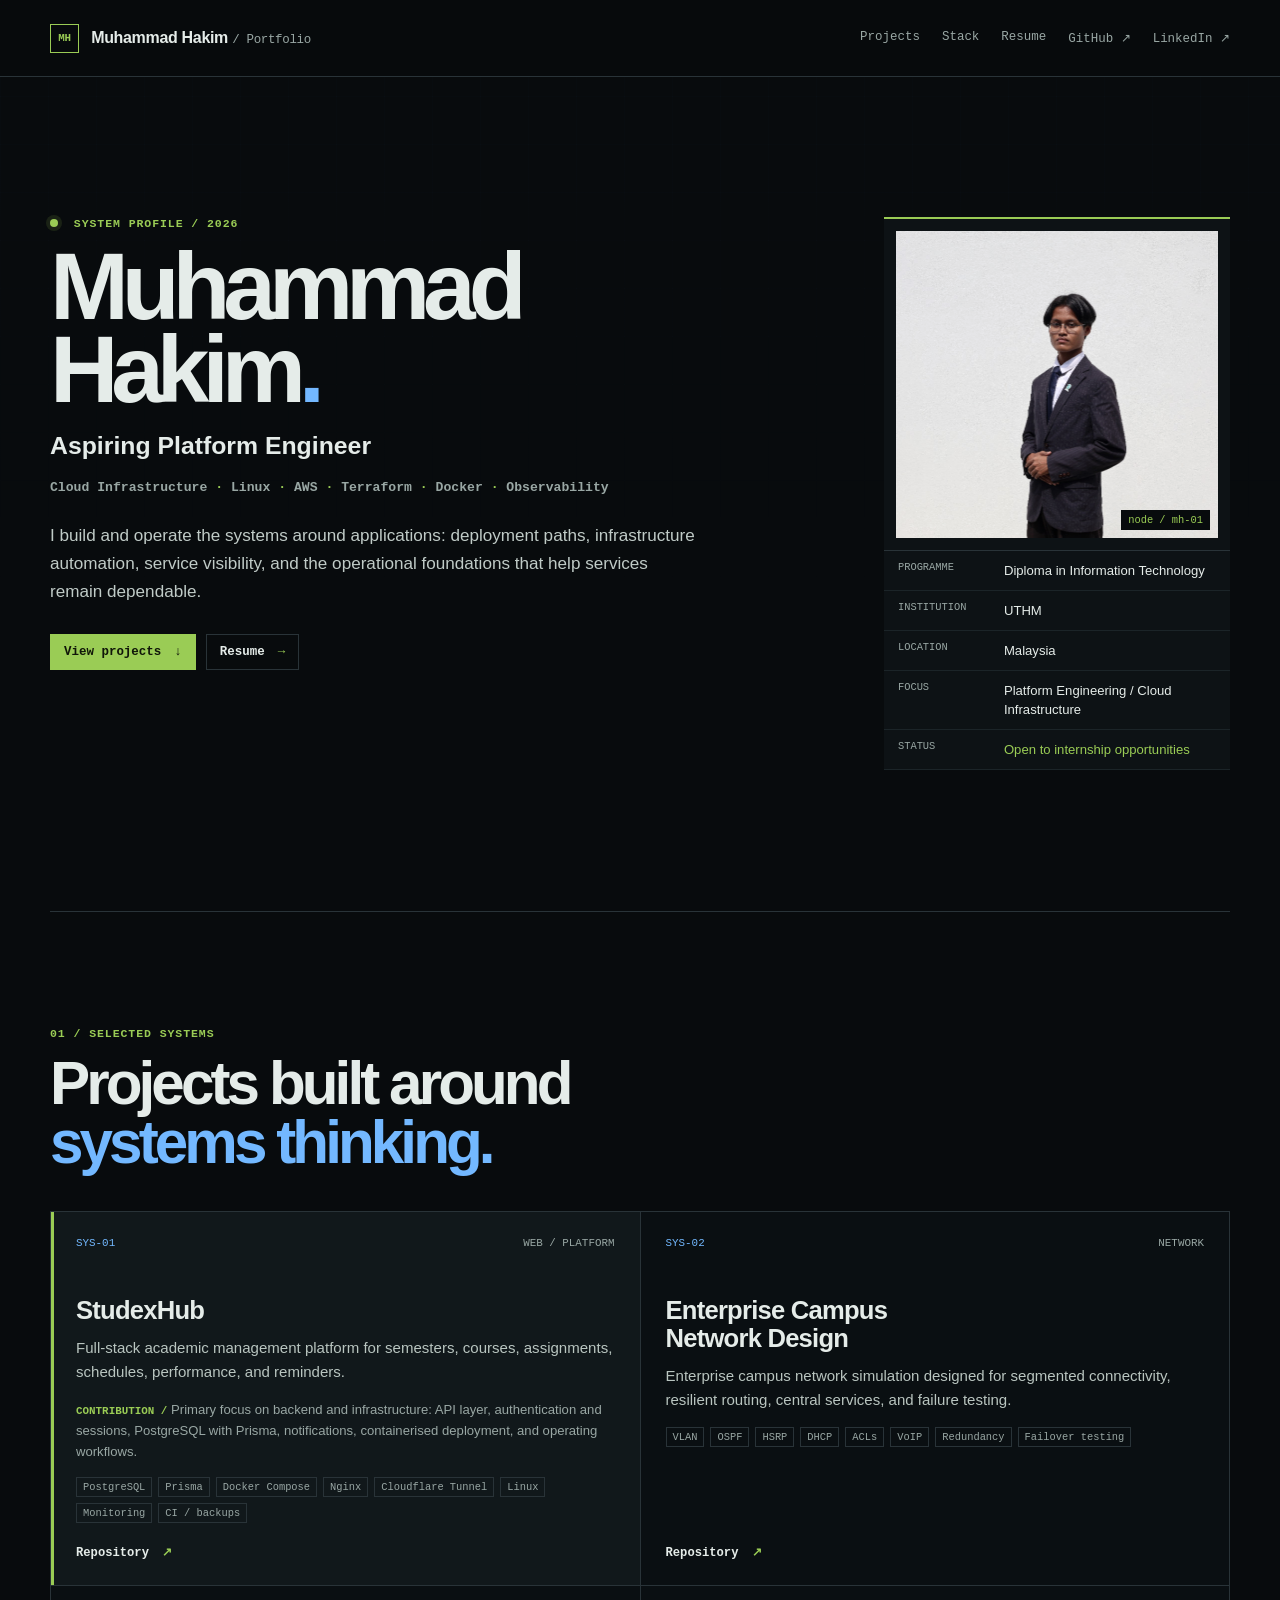
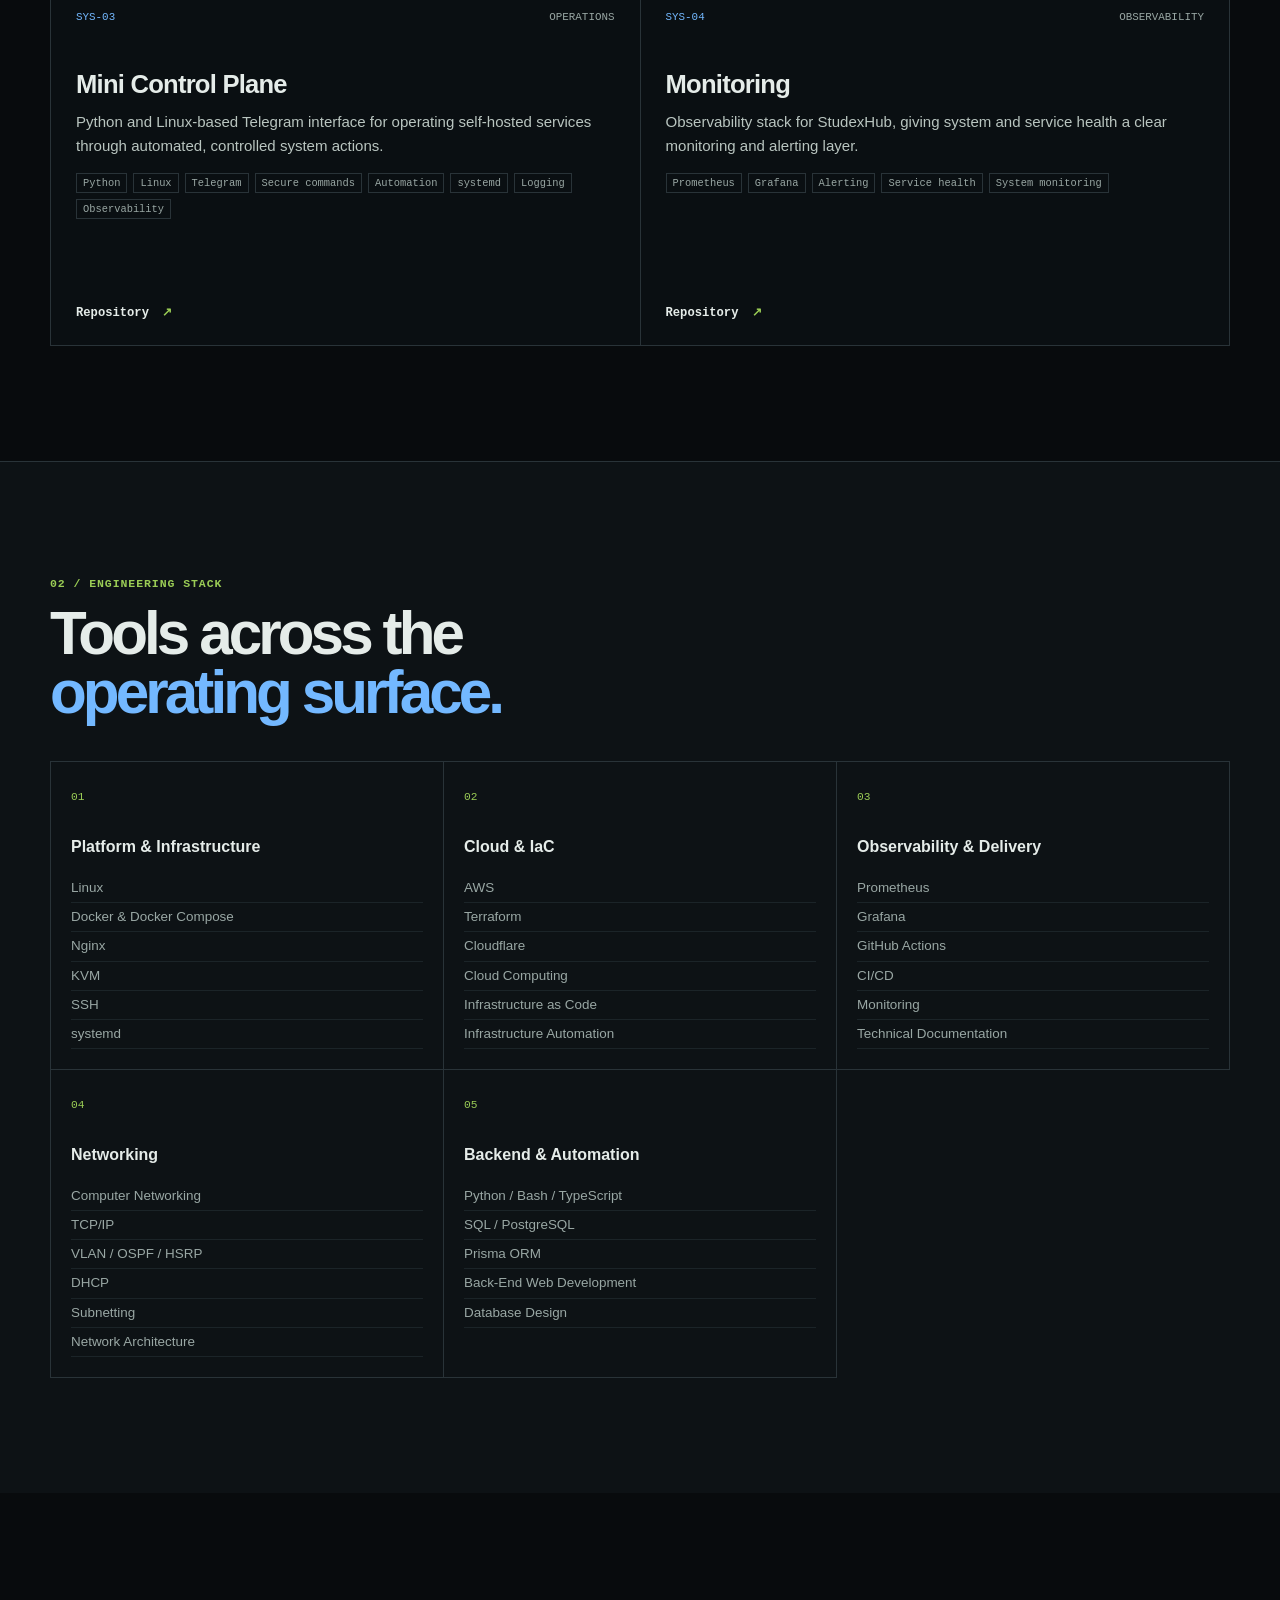
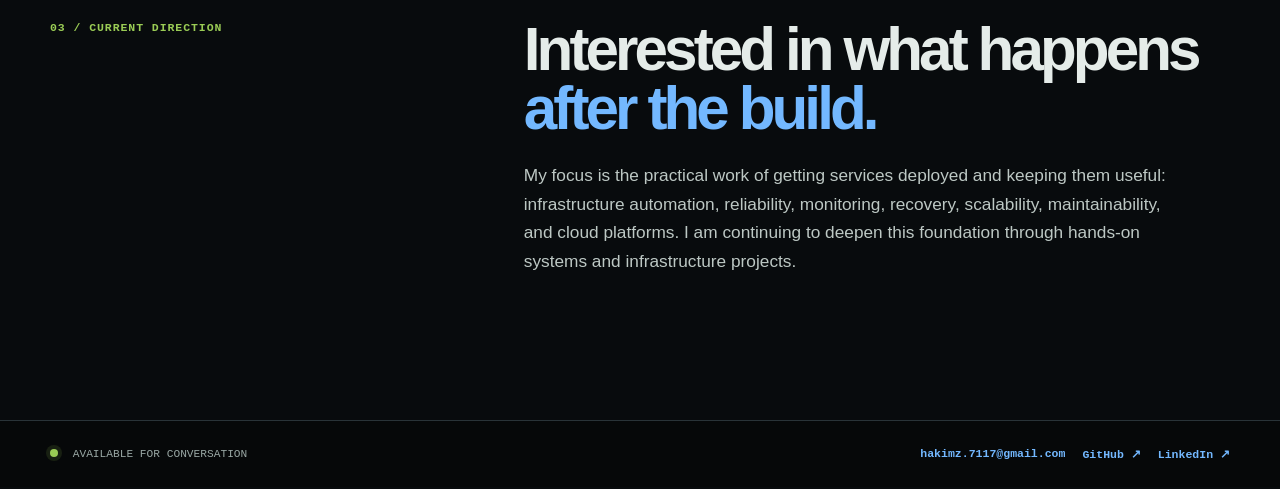
==== commit 6441b8b3: "feat: Adding section-based animation" ====
--- a/index.html
+++ b/index.html
@@ -6,6 +6,7 @@
   <meta name="description" content="Muhammad Hakim — aspiring Platform Engineer focused on cloud infrastructure, Linux, automation, and observability.">
   <title>Muhammad Hakim — Platform Engineering Portfolio</title>
   <link rel="stylesheet" href="style.css">
+  <script src="script.js" defer></script>
 </head>
 <body>
   <header class="site-header">
@@ -40,28 +41,28 @@
     </section>
 
     <section class="section page-width" id="projects" aria-labelledby="projects-title">
-      <div class="section-heading"><p class="kicker">01 / selected systems</p><h2 id="projects-title">Projects built around<br><span>systems thinking.</span></h2></div>
+      <div class="section-heading" data-reveal><p class="kicker">01 / selected systems</p><h2 id="projects-title">Projects built around<br><span>systems thinking.</span></h2></div>
       <div class="systems-grid">
-        <article class="system-card featured">
+        <article class="system-card featured" data-reveal>
           <div class="card-index">SYS-01 <span>WEB / PLATFORM</span></div><h3>StudexHub</h3>
           <p>Full-stack academic management platform for semesters, courses, assignments, schedules, performance, and reminders.</p>
           <p class="contribution"><strong>Contribution /</strong> Primary focus on backend and infrastructure: API layer, authentication and sessions, PostgreSQL with Prisma, notifications, containerised deployment, and operating workflows.</p>
           <ul class="tech-list" aria-label="StudexHub technologies"><li>PostgreSQL</li><li>Prisma</li><li>Docker Compose</li><li>Nginx</li><li>Cloudflare Tunnel</li><li>Linux</li><li>Monitoring</li><li>CI / backups</li></ul>
           <a class="repo-link" href="https://github.com/Xaknm-Hakim/StudexHub" target="_blank" rel="noopener noreferrer">Repository <span>↗</span></a>
         </article>
-        <article class="system-card">
+        <article class="system-card" data-reveal>
           <div class="card-index">SYS-02 <span>NETWORK</span></div><h3>Enterprise Campus<br>Network Design</h3>
           <p>Enterprise campus network simulation designed for segmented connectivity, resilient routing, central services, and failure testing.</p>
           <ul class="tech-list" aria-label="Enterprise Campus Network technologies"><li>VLAN</li><li>OSPF</li><li>HSRP</li><li>DHCP</li><li>ACLs</li><li>VoIP</li><li>Redundancy</li><li>Failover testing</li></ul>
           <a class="repo-link" href="https://github.com/Xaknm-Hakim/Network-Campus-Topology" target="_blank" rel="noopener noreferrer">Repository <span>↗</span></a>
         </article>
-        <article class="system-card">
+        <article class="system-card" data-reveal>
           <div class="card-index">SYS-03 <span>OPERATIONS</span></div><h3>Mini Control Plane</h3>
           <p>Python and Linux-based Telegram interface for operating self-hosted services through automated, controlled system actions.</p>
           <ul class="tech-list" aria-label="Mini Control Plane technologies"><li>Python</li><li>Linux</li><li>Telegram</li><li>Secure commands</li><li>Automation</li><li>systemd</li><li>Logging</li><li>Observability</li></ul>
           <a class="repo-link" href="https://github.com/Xaknm-Hakim/mini-control-plane" target="_blank" rel="noopener noreferrer">Repository <span>↗</span></a>
         </article>
-        <article class="system-card">
+        <article class="system-card" data-reveal>
           <div class="card-index">SYS-04 <span>OBSERVABILITY</span></div><h3>Monitoring</h3>
           <p>Observability stack for StudexHub, giving system and service health a clear monitoring and alerting layer.</p>
           <ul class="tech-list" aria-label="Monitoring technologies"><li>Prometheus</li><li>Grafana</li><li>Alerting</li><li>Service health</li><li>System monitoring</li></ul>
@@ -71,20 +72,20 @@
     </section>
 
     <section class="section stack-section" id="stack" aria-labelledby="stack-title">
-      <div class="page-width"><div class="section-heading"><p class="kicker">02 / engineering stack</p><h2 id="stack-title">Tools across the<br><span>operating surface.</span></h2></div>
+      <div class="page-width"><div class="section-heading" data-reveal><p class="kicker">02 / engineering stack</p><h2 id="stack-title">Tools across the<br><span>operating surface.</span></h2></div>
         <div class="stack-grid">
-          <article><span>01</span><h3>Platform &amp; Infrastructure</h3><ul><li>Linux</li><li>Docker &amp; Docker Compose</li><li>Nginx</li><li>KVM</li><li>SSH</li><li>systemd</li></ul></article>
-          <article><span>02</span><h3>Cloud &amp; IaC</h3><ul><li>AWS</li><li>Terraform</li><li>Cloudflare</li><li>Cloud Computing</li><li>Infrastructure as Code</li><li>Infrastructure Automation</li></ul></article>
-          <article><span>03</span><h3>Observability &amp; Delivery</h3><ul><li>Prometheus</li><li>Grafana</li><li>GitHub Actions</li><li>CI/CD</li><li>Monitoring</li><li>Technical Documentation</li></ul></article>
-          <article><span>04</span><h3>Networking</h3><ul><li>Computer Networking</li><li>TCP/IP</li><li>VLAN / OSPF / HSRP</li><li>DHCP</li><li>Subnetting</li><li>Network Architecture</li></ul></article>
-          <article><span>05</span><h3>Backend &amp; Automation</h3><ul><li>Python / Bash / TypeScript</li><li>SQL / PostgreSQL</li><li>Prisma ORM</li><li>Back-End Web Development</li><li>Database Design</li></ul></article>
+          <article data-reveal><span>01</span><h3>Platform &amp; Infrastructure</h3><ul><li>Linux</li><li>Docker &amp; Docker Compose</li><li>Nginx</li><li>KVM</li><li>SSH</li><li>systemd</li></ul></article>
+          <article data-reveal><span>02</span><h3>Cloud &amp; IaC</h3><ul><li>AWS</li><li>Terraform</li><li>Cloudflare</li><li>Cloud Computing</li><li>Infrastructure as Code</li><li>Infrastructure Automation</li></ul></article>
+          <article data-reveal><span>03</span><h3>Observability &amp; Delivery</h3><ul><li>Prometheus</li><li>Grafana</li><li>GitHub Actions</li><li>CI/CD</li><li>Monitoring</li><li>Technical Documentation</li></ul></article>
+          <article data-reveal><span>04</span><h3>Networking</h3><ul><li>Computer Networking</li><li>TCP/IP</li><li>VLAN / OSPF / HSRP</li><li>DHCP</li><li>Subnetting</li><li>Network Architecture</li></ul></article>
+          <article data-reveal><span>05</span><h3>Backend &amp; Automation</h3><ul><li>Python / Bash / TypeScript</li><li>SQL / PostgreSQL</li><li>Prisma ORM</li><li>Back-End Web Development</li><li>Database Design</li></ul></article>
         </div>
       </div>
     </section>
 
-    <section class="direction page-width" aria-labelledby="direction-title"><p class="kicker">03 / current direction</p><div><h2 id="direction-title">Interested in what happens <span>after the build.</span></h2><p>My focus is the practical work of getting services deployed and keeping them useful: infrastructure automation, reliability, monitoring, recovery, scalability, maintainability, and cloud platforms. I am continuing to deepen this foundation through hands-on systems and infrastructure projects.</p></div></section>
+    <section class="direction page-width" aria-labelledby="direction-title" data-reveal><p class="kicker">03 / current direction</p><div><h2 id="direction-title">Interested in what happens <span>after the build.</span></h2><p>My focus is the practical work of getting services deployed and keeping them useful: infrastructure automation, reliability, monitoring, recovery, scalability, maintainability, and cloud platforms. I am continuing to deepen this foundation through hands-on systems and infrastructure projects.</p></div></section>
   </main>
 
-  <footer class="site-footer"><div class="page-width"><p><span class="signal" aria-hidden="true"></span> available for conversation</p><div><a href="mailto:hakimz.7117@gmail.com">hakimz.7117@gmail.com</a><a href="https://github.com/Xaknm-Hakim" target="_blank" rel="noopener noreferrer">GitHub ↗</a><a href="https://www.linkedin.com/in/muhammad-hakim-zaaba-27b22a3b8" target="_blank" rel="noopener noreferrer">LinkedIn ↗</a></div></div></footer>
+  <footer class="site-footer" data-reveal><div class="page-width"><p><span class="signal" aria-hidden="true"></span> available for conversation</p><div><a href="mailto:hakimz.7117@gmail.com">hakimz.7117@gmail.com</a><a href="https://github.com/Xaknm-Hakim" target="_blank" rel="noopener noreferrer">GitHub ↗</a><a href="https://www.linkedin.com/in/muhammad-hakim-zaaba-27b22a3b8" target="_blank" rel="noopener noreferrer">LinkedIn ↗</a></div></div></footer>
 </body>
 </html>
--- a/style.css
+++ b/style.css
@@ -1,11 +1,29 @@
 :root { --bg:#080b0d; --surface:#0d1215; --surface-2:#11181b; --line:#293338; --line-soft:#1b2428; --ink:#e5ece9; --muted:#99a7a4; --blue:#73b8ff; --green:#9acc55; --mono:ui-monospace,SFMono-Regular,Menlo,Consolas,monospace; --sans:Inter,"Segoe UI",Arial,sans-serif; }
 * { box-sizing:border-box; } html { scroll-behavior:smooth; } body { margin:0; min-width:320px; overflow-x:hidden; background:var(--bg); color:var(--ink); font:16px/1.65 var(--sans); } body::before { position:fixed; z-index:-1; inset:0; content:""; opacity:.28; background-image:linear-gradient(rgba(115,184,255,.06) 1px,transparent 1px),linear-gradient(90deg,rgba(115,184,255,.06) 1px,transparent 1px); background-size:48px 48px; mask-image:linear-gradient(to bottom,#000,transparent 75%); }
-.page-width,.nav-shell { width:min(1180px,calc(100% - 48px)); margin-inline:auto; }.site-header { border-bottom:1px solid var(--line); }.nav-shell { min-height:76px; display:flex; align-items:center; justify-content:space-between; gap:24px; }.brand { color:var(--ink); font-weight:700; letter-spacing:-.02em; text-decoration:none; white-space:nowrap; }.brand span { display:inline-grid; place-items:center; width:29px; height:29px; margin-right:8px; border:1px solid var(--green); color:var(--green); font:700 .68rem var(--mono); vertical-align:middle; }.brand i { color:var(--muted); font:400 .78rem var(--mono); }.nav-links { display:flex; flex-wrap:wrap; gap:6px 22px; }.nav-links a { color:var(--muted); font:500 .78rem var(--mono); text-decoration:none; }.nav-links a:hover,.nav-links a[aria-current="page"] { color:var(--blue); }
+.page-width,.nav-shell { width:min(1180px,calc(100% - 48px)); margin-inline:auto; }.site-header { position:sticky; top:0; z-index:10; border-bottom:1px solid var(--line); background:#080b0df2; }.nav-shell { min-height:76px; display:flex; align-items:center; justify-content:space-between; gap:24px; }.brand { color:var(--ink); font-weight:700; letter-spacing:-.02em; text-decoration:none; white-space:nowrap; }.brand span { display:inline-grid; place-items:center; width:29px; height:29px; margin-right:8px; border:1px solid var(--green); color:var(--green); font:700 .68rem var(--mono); vertical-align:middle; }.brand i { color:var(--muted); font:400 .78rem var(--mono); }.nav-links { display:flex; flex-wrap:wrap; gap:6px 22px; }.nav-links a { color:var(--muted); font:500 .78rem var(--mono); text-decoration:none; }.nav-links a:hover,.nav-links a[aria-current="page"] { color:var(--blue); }
 a { color:var(--blue); } a:focus-visible { outline:2px solid var(--green); outline-offset:4px; }.hero { display:grid; grid-template-columns:minmax(0,1.35fr) minmax(300px,.65fr); gap:clamp(48px,9vw,130px); padding:clamp(72px,11vw,140px) 0 clamp(76px,11vw,145px); }.kicker { margin:0 0 15px; color:var(--green); font:700 .72rem var(--mono); letter-spacing:.08em; text-transform:uppercase; }.signal { display:inline-block; width:8px; height:8px; margin-right:8px; border-radius:50%; background:var(--green); box-shadow:0 0 0 4px rgba(154,204,85,.12); } h1,h2,h3,p { margin-top:0; } h1 { margin-bottom:14px; font-size:clamp(3.55rem,7.4vw,7.2rem); letter-spacing:-.075em; line-height:.88; } h2 { margin:0; font-size:clamp(2.25rem,4.7vw,4.5rem); letter-spacing:-.065em; line-height:.98; } h2 span,.accent { color:var(--blue); }.role { margin-bottom:10px; font-size:clamp(1.15rem,2vw,1.55rem); font-weight:700; }.focus { max-width:670px; margin-bottom:23px; color:var(--muted); font:600 .82rem/1.7 var(--mono); }.focus b { color:var(--green); }.hero-intro { max-width:650px; color:#c0cbc7; font-size:1.07rem; }.actions { display:flex; flex-wrap:wrap; gap:10px; margin-top:27px; }.action { display:inline-flex; gap:13px; align-items:center; border:1px solid var(--line); padding:10px 13px; color:var(--ink); font:700 .78rem var(--mono); text-decoration:none; }.action span { color:var(--green); }.action.primary { border-color:var(--green); background:var(--green); color:#101609; }.action.primary span { color:#101609; }.action:hover { border-color:var(--blue); }
 .identity-panel { align-self:end; border-top:2px solid var(--green); background:var(--surface); }.portrait-wrap { position:relative; border-bottom:1px solid var(--line); padding:12px; }.portrait-wrap img { display:block; width:100%; aspect-ratio:1.05/1; object-fit:cover; object-position:53% center; filter:saturate(.82) contrast(1.05); }.portrait-label { position:absolute; right:20px; bottom:20px; padding:4px 7px; background:#080b0d; color:var(--green); font:.65rem var(--mono); }.identity-panel dl,.resume-meta dl { margin:0; }.identity-panel dl div,.resume-meta dl div { display:grid; grid-template-columns:94px 1fr; gap:12px; padding:10px 14px; border-bottom:1px solid var(--line-soft); }.identity-panel dt,.resume-meta dt { color:var(--muted); font:.65rem var(--mono); text-transform:uppercase; }.identity-panel dd,.resume-meta dd { margin:0; font-size:.82rem; line-height:1.45; }.identity-panel .availability dd { color:var(--green); }
-.section { padding:clamp(70px,9vw,120px) 0; border-top:1px solid var(--line); }.section-heading { margin-bottom:38px; }.systems-grid { display:grid; grid-template-columns:repeat(2,minmax(0,1fr)); border-top:1px solid var(--line); border-left:1px solid var(--line); }.system-card { display:flex; min-height:360px; flex-direction:column; padding:25px; border-right:1px solid var(--line); border-bottom:1px solid var(--line); background:rgba(13,18,21,.76); }.system-card.featured { background:var(--surface-2); box-shadow:inset 3px 0 var(--green); }.card-index { display:flex; justify-content:space-between; gap:12px; margin-bottom:47px; color:var(--blue); font:.68rem var(--mono); }.card-index span { color:var(--muted); }.system-card h3 { margin-bottom:12px; font-size:clamp(1.32rem,2vw,1.7rem); letter-spacing:-.03em; line-height:1.1; }.system-card p { margin-bottom:15px; color:#b9c5c0; font-size:.94rem; line-height:1.6; }.system-card .contribution { color:var(--muted); font-size:.82rem; }.contribution strong { color:var(--green); font:700 .68rem var(--mono); text-transform:uppercase; }.tech-list { display:flex; flex-wrap:wrap; gap:6px; margin:0 0 22px; padding:0; list-style:none; }.tech-list li { border:1px solid var(--line); padding:3px 6px; color:var(--muted); font:.65rem var(--mono); }.repo-link { margin-top:auto; color:var(--ink); font:700 .76rem var(--mono); text-decoration:none; }.repo-link span { color:var(--green); margin-left:6px; }.repo-link:hover { color:var(--blue); }
+.section { padding:clamp(70px,9vw,120px) 0; border-top:1px solid var(--line); }.section-heading { margin-bottom:38px; }.systems-grid { display:grid; grid-template-columns:repeat(2,minmax(0,1fr)); border-top:1px solid var(--line); border-left:1px solid var(--line); }.system-card { display:flex; min-height:360px; flex-direction:column; padding:25px; border-right:1px solid var(--line); border-bottom:1px solid var(--line); background:rgba(13,18,21,.76); }.system-card.featured { background:var(--surface-2); box-shadow:inset 3px 0 var(--green); }.card-index { display:flex; justify-content:space-between; gap:12px; margin-bottom:47px; color:var(--blue); font:.68rem var(--mono); }.card-index span { color:var(--muted); }.system-card h3 { margin-bottom:12px; font-size:clamp(1.32rem,2vw,1.7rem); letter-spacing:-.03em; line-height:1.1; }.system-card p { margin-bottom:15px; color:#b9c5c0; font-size:.94rem; line-height:1.6; }.system-card .contribution { color:var(--muted); font-size:.82rem; }.contribution strong { color:var(--green); font:700 .68rem var(--mono); text-transform:uppercase; }.tech-list { display:flex; flex-wrap:wrap; gap:6px; margin:0 0 22px; padding:0; list-style:none; }.tech-list li { border:1px solid var(--line); padding:3px 6px; color:var(--muted); font:.65rem var(--mono); }.repo-link { margin-top:auto; color:var(--ink); font:700 .76rem var(--mono); text-decoration:none; }.repo-link span { color:var(--green); margin-left:6px; }.repo-link:hover { color:var(--blue); } #projects,#stack { scroll-margin-top:100px; }
 .stack-section { background:var(--surface); }.stack-grid { display:grid; grid-template-columns:repeat(3,minmax(0,1fr)); border-top:1px solid var(--line); border-left:1px solid var(--line); }.stack-grid article { min-height:230px; padding:20px; border-right:1px solid var(--line); border-bottom:1px solid var(--line); }.stack-grid article:nth-child(4),.stack-grid article:nth-child(5) { grid-column:span 1; }.stack-grid article>span { color:var(--green); font:.7rem var(--mono); }.stack-grid h3 { margin:25px 0 14px; font-size:1rem; }.stack-grid ul { margin:0; padding:0; list-style:none; color:var(--muted); font-size:.84rem; }.stack-grid li { padding:3px 0; border-bottom:1px solid var(--line-soft); }.direction { display:grid; grid-template-columns:.75fr 1.25fr; gap:50px; padding:clamp(76px,10vw,135px) 0; }.direction h2 { margin-bottom:22px; }.direction div>p { max-width:650px; color:#bdc8c4; font-size:1.08rem; }.site-footer { border-top:1px solid var(--line); background:#060809; }.site-footer>.page-width { display:flex; align-items:center; justify-content:space-between; gap:25px; padding:26px 0; }.site-footer p { margin:0; color:var(--muted); font:.7rem var(--mono); text-transform:uppercase; }.site-footer div div { display:flex; flex-wrap:wrap; justify-content:flex-end; gap:17px; }.site-footer a { font:700 .72rem var(--mono); text-decoration:none; }
 .resume-intro { display:grid; grid-template-columns:1.3fr .7fr; gap:clamp(45px,10vw,130px); padding:clamp(75px,11vw,145px) 0 80px; }.resume-intro h1 { margin-bottom:20px; }.resume-intro>div>p:not(.kicker) { max-width:590px; color:#bdc8c4; font-size:1.1rem; }.resume-meta { align-self:end; padding:18px 0 0; border-top:2px solid var(--blue); background:var(--surface); }.resume-meta>p { margin:0; padding:0 14px 13px; color:var(--blue); font:.68rem var(--mono); }.pdf-area { padding:60px 0 105px; border-top:1px solid var(--line); }.pdf-heading { display:flex; align-items:end; justify-content:space-between; gap:30px; margin-bottom:25px; }.pdf-heading h2 { font-size:clamp(1.8rem,3vw,2.5rem); }.pdf-heading>p { max-width:300px; margin:0; color:var(--muted); font-size:.83rem; }.pdf-frame { padding:10px; border:1px solid var(--line); background:var(--surface); }.pdf-frame iframe { display:block; width:100%; height:min(930px,90vh); border:0; background:#fff; }
-@media (max-width:760px) { .page-width,.nav-shell { width:min(100% - 28px,1180px); }.nav-shell { min-height:unset; align-items:flex-start; flex-direction:column; padding:17px 0; gap:15px; }.nav-links { gap:8px 16px; }.hero,.resume-intro { grid-template-columns:1fr; gap:43px; }.hero { padding:72px 0 78px; }.identity-panel { width:min(100%,430px); }.systems-grid,.stack-grid { grid-template-columns:1fr; }.system-card { min-height:unset; padding:21px; }.card-index { margin-bottom:37px; }.stack-grid article { min-height:unset; }.direction { grid-template-columns:1fr; gap:17px; }.site-footer>.page-width,.pdf-heading { align-items:flex-start; flex-direction:column; }.site-footer div div { justify-content:flex-start; }.resume-intro { padding:72px 0 65px; }.pdf-area { padding:50px 0 75px; }.pdf-frame iframe { height:65vh; } }
+@media (max-width:760px) { .page-width,.nav-shell { width:min(100% - 28px,1180px); }.nav-shell { min-height:unset; align-items:flex-start; flex-direction:column; padding:17px 0; gap:15px; }.nav-links { gap:8px 16px; }.hero,.resume-intro { grid-template-columns:1fr; gap:43px; }.hero { padding:72px 0 78px; }.identity-panel { width:min(100%,430px); }.systems-grid,.stack-grid { grid-template-columns:1fr; }.system-card { min-height:unset; padding:21px; }.card-index { margin-bottom:37px; }.stack-grid article { min-height:unset; }.direction { grid-template-columns:1fr; gap:17px; }.site-footer>.page-width,.pdf-heading { align-items:flex-start; flex-direction:column; }.site-footer div div { justify-content:flex-start; }.resume-intro { padding:72px 0 65px; }.pdf-area { padding:50px 0 75px; }.pdf-frame iframe { height:65vh; } #projects,#stack { scroll-margin-top:150px; } }
 @media (max-width:390px) { .page-width,.nav-shell { width:calc(100% - 24px); }.brand i { display:none; }.nav-links { gap:8px 13px; }.nav-links a { font-size:.72rem; } h1 { font-size:3.3rem; }.focus { font-size:.75rem; }.actions { align-items:stretch; flex-direction:column; }.action { justify-content:space-between; }.system-card { padding:18px; }.card-index { font-size:.61rem; }.stack-grid article { padding:18px; } }
 @media (prefers-reduced-motion:reduce) { html { scroll-behavior:auto; } *,*::before,*::after { transition:none !important; animation:none !important; } }
+
+/* Restrained interaction and entry motion. */
+.hero-copy { animation:enter-up .46s ease-out both; }
+.identity-panel { animation:enter-up .46s .12s ease-out both; }
+.system-card { transition:border-color .2s ease, background-color .2s ease, transform .2s ease; }
+.system-card:hover { transform:translateY(-3px); border-color:#3b545c; }
+.repo-link { display:inline-block; transition:color .18s ease, transform .18s ease; }
+.repo-link:hover,.repo-link:focus-visible { transform:translateX(3px); }
+.identity-panel .availability dd { animation:status-pulse 2.5s ease-in-out infinite; }
+@keyframes enter-up { from { opacity:0; transform:translateY(7px); } to { opacity:1; transform:translateY(0); } }
+@keyframes status-pulse { 0%,100% { text-shadow:0 0 0 rgba(154,204,85,0); } 50% { text-shadow:0 0 8px rgba(154,204,85,.34); } }
+@media (prefers-reduced-motion:reduce) { .hero-copy,.identity-panel,.identity-panel .availability dd { animation:none; } .system-card,.repo-link { transition:none; } }
+
+/* Reveal targets stay visible without JavaScript; the ready class is applied only after the observer starts. */
+.reveal-ready [data-reveal] { opacity:0; transform:translateY(16px); transition:opacity .55s ease, transform .55s ease; transition-delay:var(--reveal-delay,0ms); }
+.reveal-ready [data-reveal].is-revealed { opacity:1; transform:translateY(0); }
+.reveal-ready .system-card.is-revealed:hover { transform:translateY(-3px); }
+@media (prefers-reduced-motion:reduce) { .reveal-ready [data-reveal] { opacity:1; transform:none; transition:none; } }
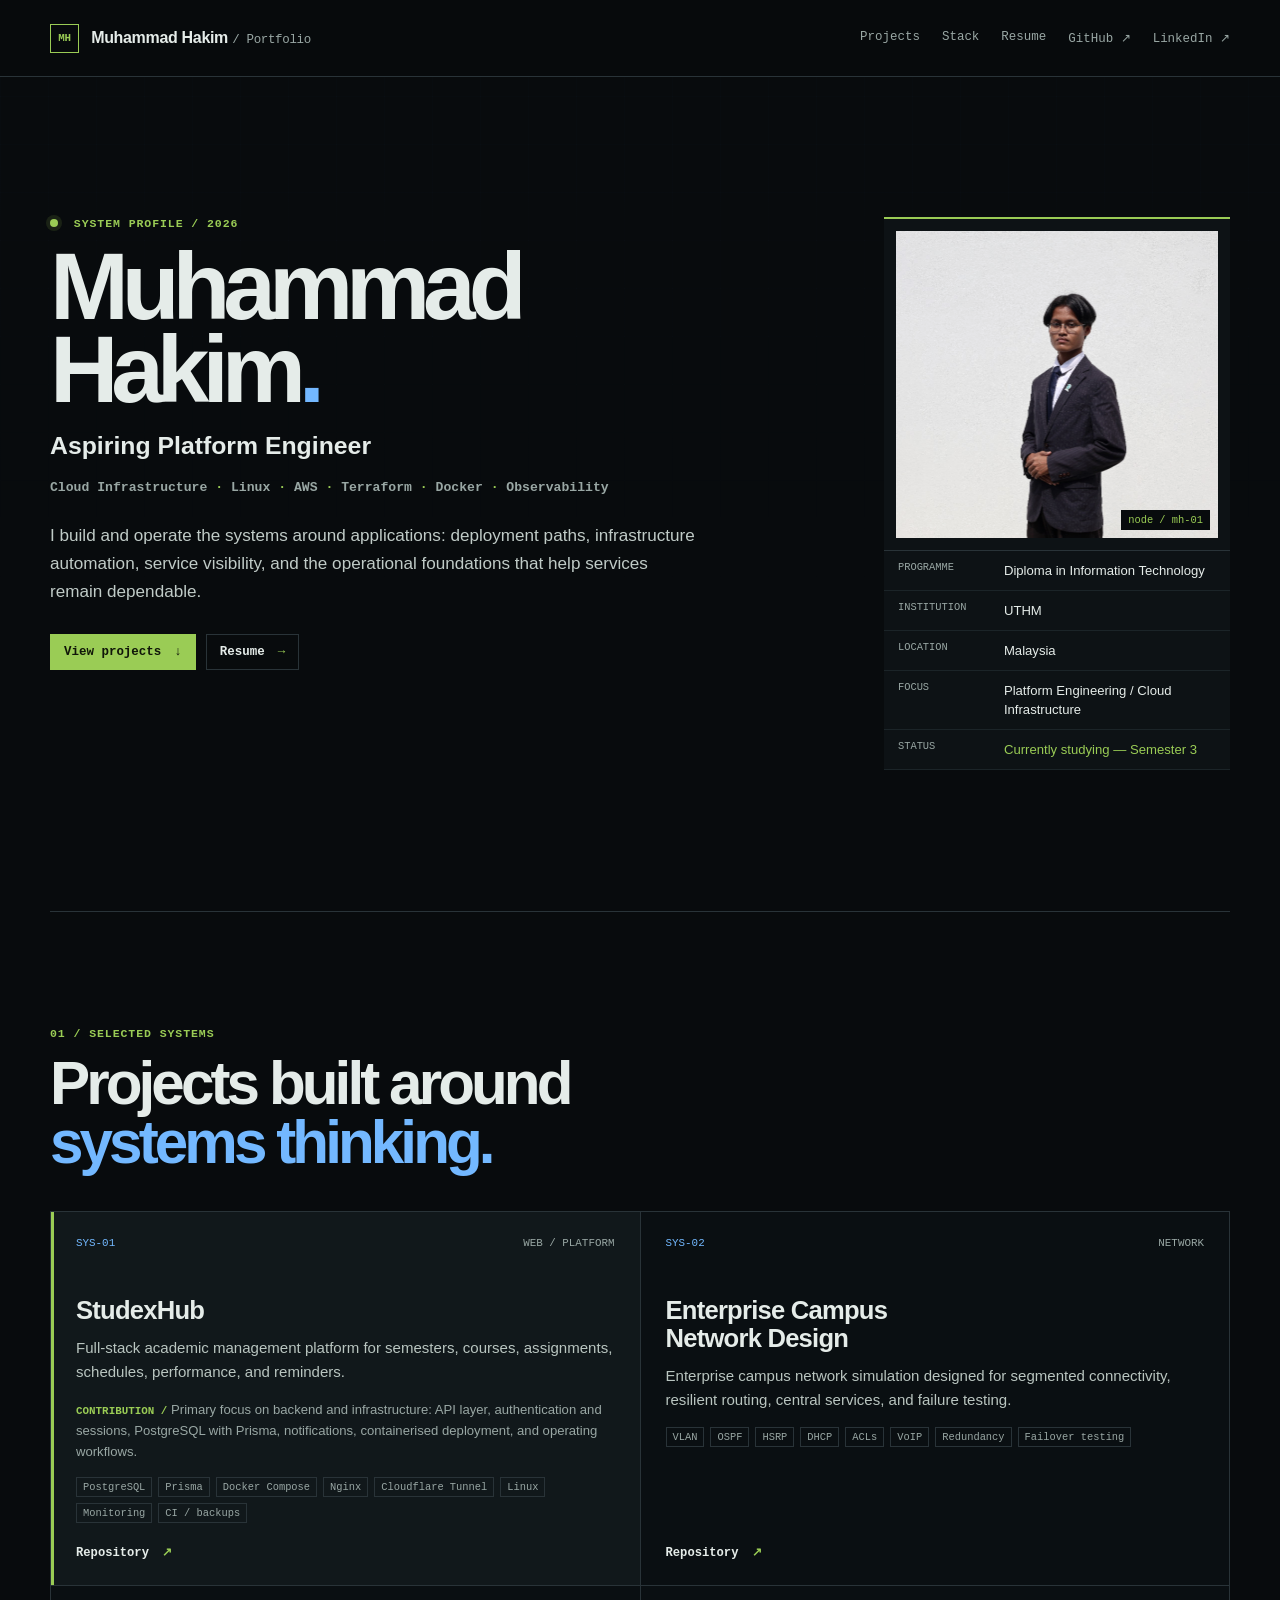
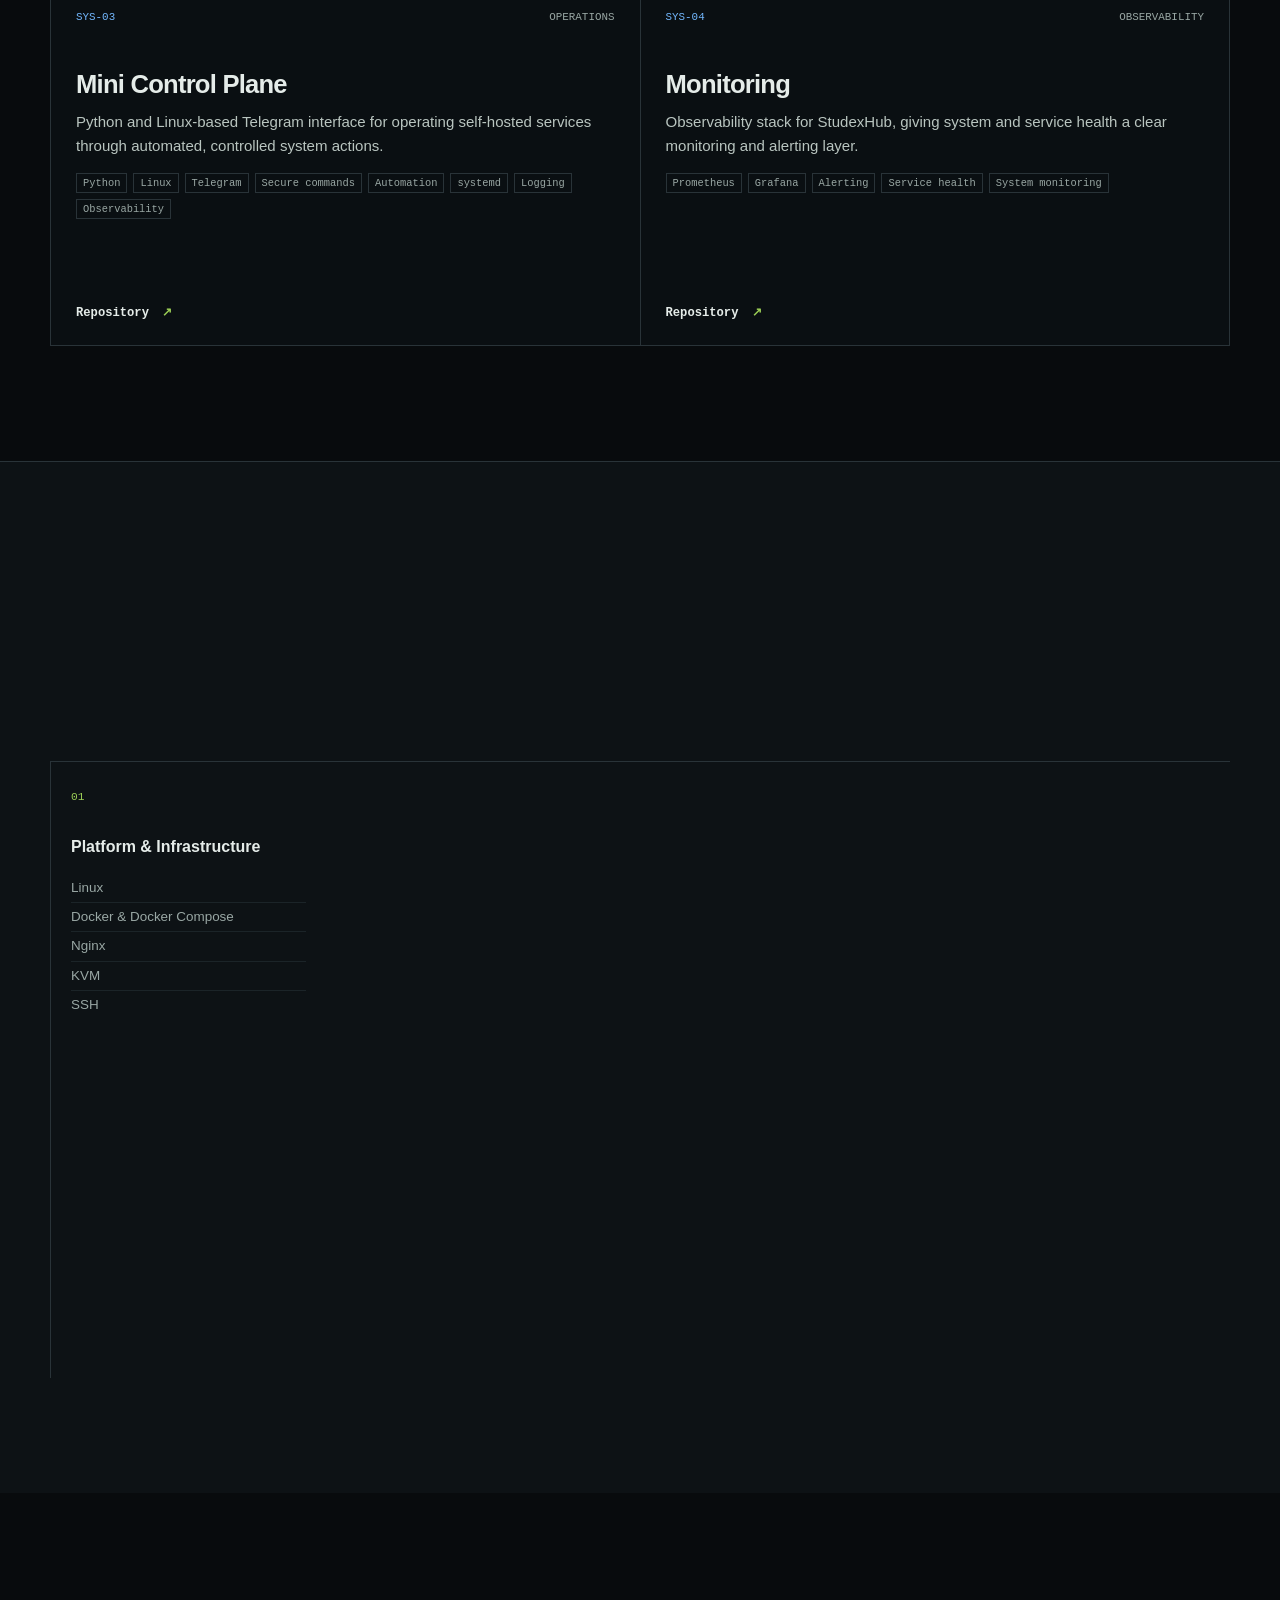
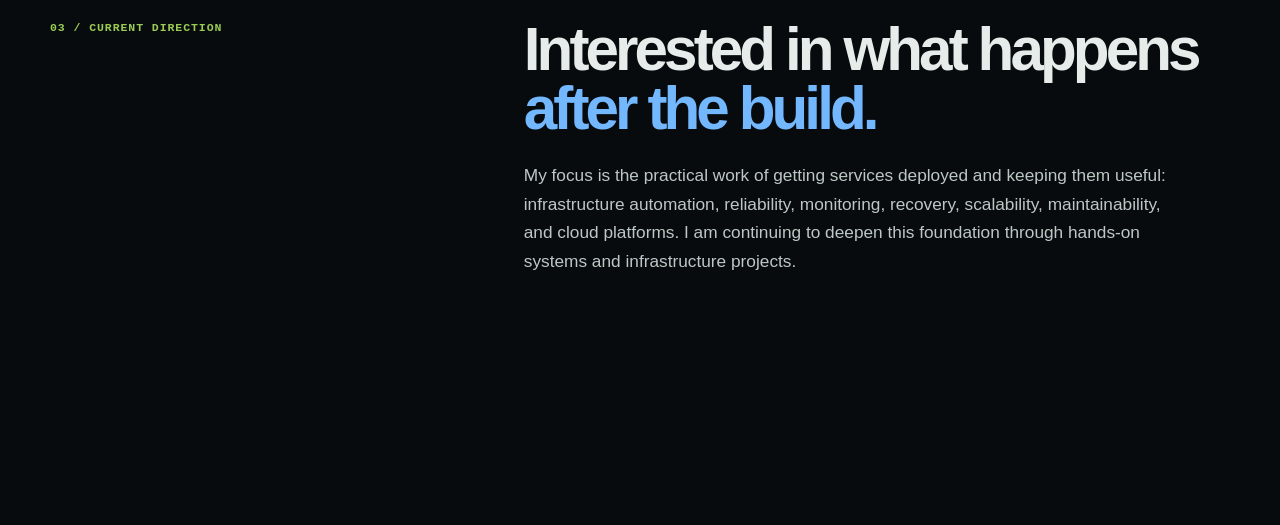
==== commit 11081899: "fix: bigger vertical travel" ====
--- a/index.html
+++ b/index.html
@@ -35,34 +35,34 @@
           <div><dt>Institution</dt><dd>UTHM</dd></div>
           <div><dt>Location</dt><dd>Malaysia</dd></div>
           <div><dt>Focus</dt><dd>Platform Engineering / Cloud Infrastructure</dd></div>
-          <div class="availability"><dt>Status</dt><dd>Open to internship opportunities</dd></div>
+          <div class="availability"><dt>Status</dt><dd>Currently studying — Semester 3</dd></div>
         </dl>
       </aside>
     </section>
 
     <section class="section page-width" id="projects" aria-labelledby="projects-title">
-      <div class="section-heading" data-reveal><p class="kicker">01 / selected systems</p><h2 id="projects-title">Projects built around<br><span>systems thinking.</span></h2></div>
+      <div class="section-heading" data-reveal data-reveal-group="projects"><p class="kicker">01 / selected systems</p><h2 id="projects-title">Projects built around<br><span>systems thinking.</span></h2></div>
       <div class="systems-grid">
-        <article class="system-card featured" data-reveal>
+        <article class="system-card featured" data-reveal data-reveal-group="projects">
           <div class="card-index">SYS-01 <span>WEB / PLATFORM</span></div><h3>StudexHub</h3>
           <p>Full-stack academic management platform for semesters, courses, assignments, schedules, performance, and reminders.</p>
           <p class="contribution"><strong>Contribution /</strong> Primary focus on backend and infrastructure: API layer, authentication and sessions, PostgreSQL with Prisma, notifications, containerised deployment, and operating workflows.</p>
           <ul class="tech-list" aria-label="StudexHub technologies"><li>PostgreSQL</li><li>Prisma</li><li>Docker Compose</li><li>Nginx</li><li>Cloudflare Tunnel</li><li>Linux</li><li>Monitoring</li><li>CI / backups</li></ul>
           <a class="repo-link" href="https://github.com/Xaknm-Hakim/StudexHub" target="_blank" rel="noopener noreferrer">Repository <span>↗</span></a>
         </article>
-        <article class="system-card" data-reveal>
+        <article class="system-card" data-reveal data-reveal-group="projects">
           <div class="card-index">SYS-02 <span>NETWORK</span></div><h3>Enterprise Campus<br>Network Design</h3>
           <p>Enterprise campus network simulation designed for segmented connectivity, resilient routing, central services, and failure testing.</p>
           <ul class="tech-list" aria-label="Enterprise Campus Network technologies"><li>VLAN</li><li>OSPF</li><li>HSRP</li><li>DHCP</li><li>ACLs</li><li>VoIP</li><li>Redundancy</li><li>Failover testing</li></ul>
           <a class="repo-link" href="https://github.com/Xaknm-Hakim/Network-Campus-Topology" target="_blank" rel="noopener noreferrer">Repository <span>↗</span></a>
         </article>
-        <article class="system-card" data-reveal>
+        <article class="system-card" data-reveal data-reveal-group="projects">
           <div class="card-index">SYS-03 <span>OPERATIONS</span></div><h3>Mini Control Plane</h3>
           <p>Python and Linux-based Telegram interface for operating self-hosted services through automated, controlled system actions.</p>
           <ul class="tech-list" aria-label="Mini Control Plane technologies"><li>Python</li><li>Linux</li><li>Telegram</li><li>Secure commands</li><li>Automation</li><li>systemd</li><li>Logging</li><li>Observability</li></ul>
           <a class="repo-link" href="https://github.com/Xaknm-Hakim/mini-control-plane" target="_blank" rel="noopener noreferrer">Repository <span>↗</span></a>
         </article>
-        <article class="system-card" data-reveal>
+        <article class="system-card" data-reveal data-reveal-group="projects">
           <div class="card-index">SYS-04 <span>OBSERVABILITY</span></div><h3>Monitoring</h3>
           <p>Observability stack for StudexHub, giving system and service health a clear monitoring and alerting layer.</p>
           <ul class="tech-list" aria-label="Monitoring technologies"><li>Prometheus</li><li>Grafana</li><li>Alerting</li><li>Service health</li><li>System monitoring</li></ul>
@@ -72,13 +72,13 @@
     </section>
 
     <section class="section stack-section" id="stack" aria-labelledby="stack-title">
-      <div class="page-width"><div class="section-heading" data-reveal><p class="kicker">02 / engineering stack</p><h2 id="stack-title">Tools across the<br><span>operating surface.</span></h2></div>
+      <div class="page-width"><div class="section-heading" data-reveal data-reveal-group="stack"><p class="kicker">02 / engineering stack</p><h2 id="stack-title">Tools across the<br><span>operating surface.</span></h2></div>
         <div class="stack-grid">
-          <article data-reveal><span>01</span><h3>Platform &amp; Infrastructure</h3><ul><li>Linux</li><li>Docker &amp; Docker Compose</li><li>Nginx</li><li>KVM</li><li>SSH</li><li>systemd</li></ul></article>
-          <article data-reveal><span>02</span><h3>Cloud &amp; IaC</h3><ul><li>AWS</li><li>Terraform</li><li>Cloudflare</li><li>Cloud Computing</li><li>Infrastructure as Code</li><li>Infrastructure Automation</li></ul></article>
-          <article data-reveal><span>03</span><h3>Observability &amp; Delivery</h3><ul><li>Prometheus</li><li>Grafana</li><li>GitHub Actions</li><li>CI/CD</li><li>Monitoring</li><li>Technical Documentation</li></ul></article>
-          <article data-reveal><span>04</span><h3>Networking</h3><ul><li>Computer Networking</li><li>TCP/IP</li><li>VLAN / OSPF / HSRP</li><li>DHCP</li><li>Subnetting</li><li>Network Architecture</li></ul></article>
-          <article data-reveal><span>05</span><h3>Backend &amp; Automation</h3><ul><li>Python / Bash / TypeScript</li><li>SQL / PostgreSQL</li><li>Prisma ORM</li><li>Back-End Web Development</li><li>Database Design</li></ul></article>
+          <article data-reveal data-reveal-group="stack"><span>01</span><h3>Platform &amp; Infrastructure</h3><ul><li>Linux</li><li>Docker &amp; Docker Compose</li><li>Nginx</li><li>KVM</li><li>SSH</li><li>systemd</li></ul></article>
+          <article data-reveal data-reveal-group="stack"><span>02</span><h3>Cloud &amp; IaC</h3><ul><li>AWS</li><li>Terraform</li><li>Cloudflare</li><li>Cloud Computing</li><li>Infrastructure as Code</li><li>Infrastructure Automation</li></ul></article>
+          <article data-reveal data-reveal-group="stack"><span>03</span><h3>Observability &amp; Delivery</h3><ul><li>Prometheus</li><li>Grafana</li><li>GitHub Actions</li><li>CI/CD</li><li>Monitoring</li><li>Technical Documentation</li></ul></article>
+          <article data-reveal data-reveal-group="stack"><span>04</span><h3>Networking</h3><ul><li>Computer Networking</li><li>TCP/IP</li><li>VLAN / OSPF / HSRP</li><li>DHCP</li><li>Subnetting</li><li>Network Architecture</li></ul></article>
+          <article data-reveal data-reveal-group="stack"><span>05</span><h3>Backend &amp; Automation</h3><ul><li>Python / Bash / TypeScript</li><li>SQL / PostgreSQL</li><li>Prisma ORM</li><li>Back-End Web Development</li><li>Database Design</li></ul></article>
         </div>
       </div>
     </section>
--- a/style.css
+++ b/style.css
@@ -23,7 +23,7 @@
 @media (prefers-reduced-motion:reduce) { .hero-copy,.identity-panel,.identity-panel .availability dd { animation:none; } .system-card,.repo-link { transition:none; } }
 
 /* Reveal targets stay visible without JavaScript; the ready class is applied only after the observer starts. */
-.reveal-ready [data-reveal] { opacity:0; transform:translateY(16px); transition:opacity .55s ease, transform .55s ease; transition-delay:var(--reveal-delay,0ms); }
+.reveal-ready [data-reveal] { opacity:0; transform:translateY(36px); transition:opacity .78s cubic-bezier(.2,.7,.2,1), transform .78s cubic-bezier(.2,.7,.2,1); transition-delay:var(--reveal-delay,0ms); }
 .reveal-ready [data-reveal].is-revealed { opacity:1; transform:translateY(0); }
 .reveal-ready .system-card.is-revealed:hover { transform:translateY(-3px); }
 @media (prefers-reduced-motion:reduce) { .reveal-ready [data-reveal] { opacity:1; transform:none; transition:none; } }
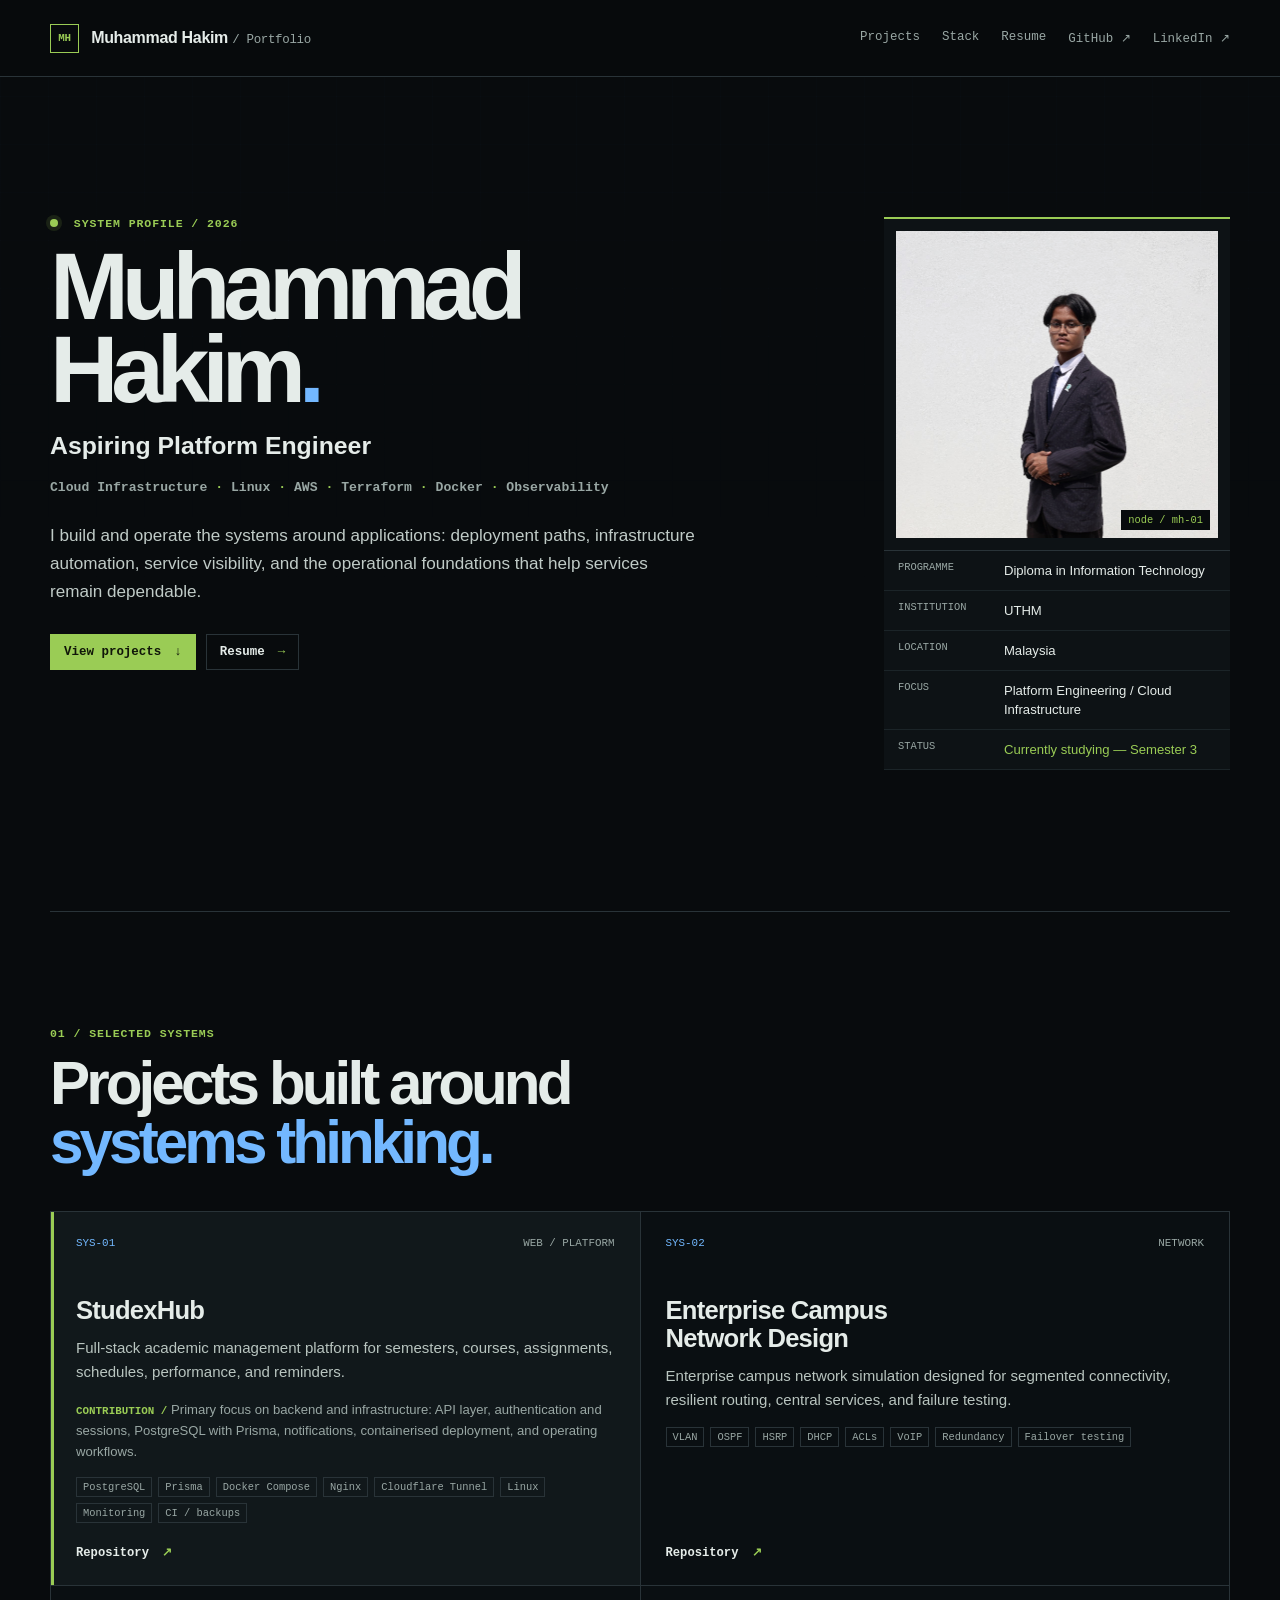
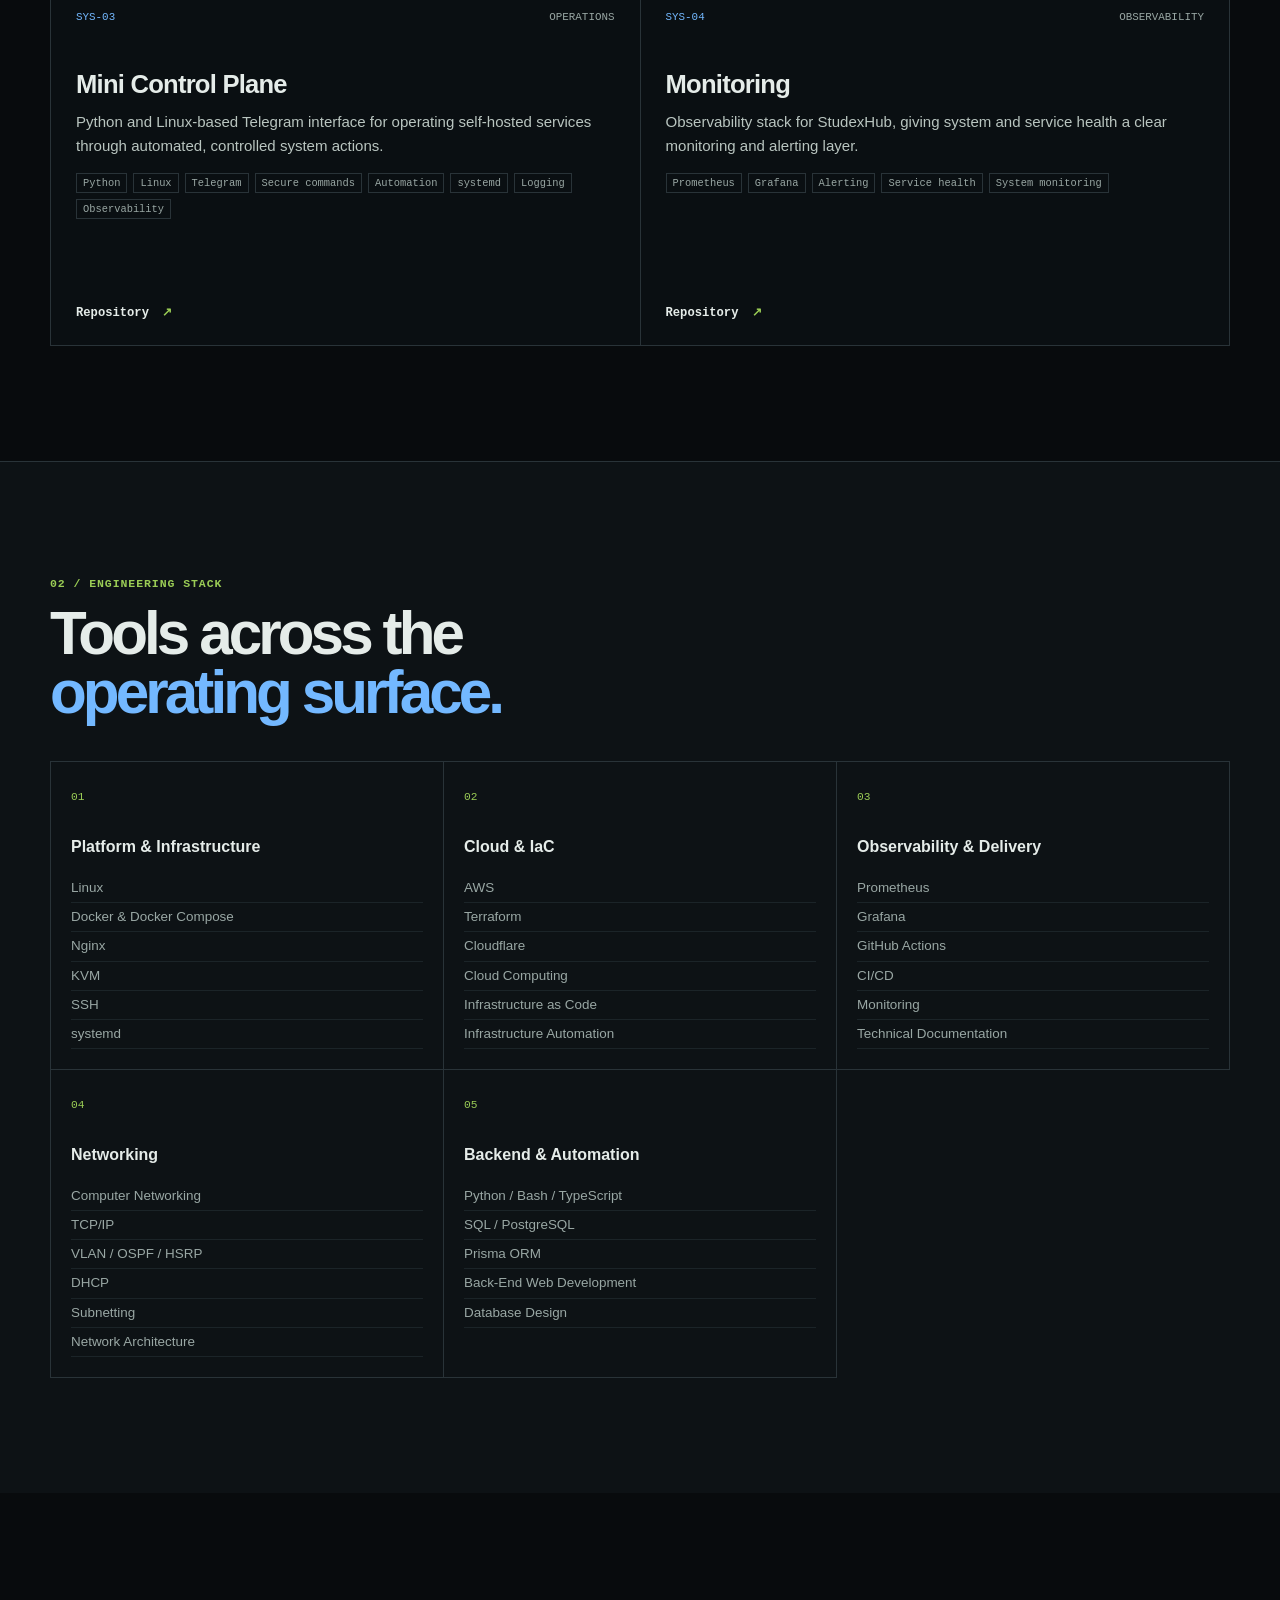
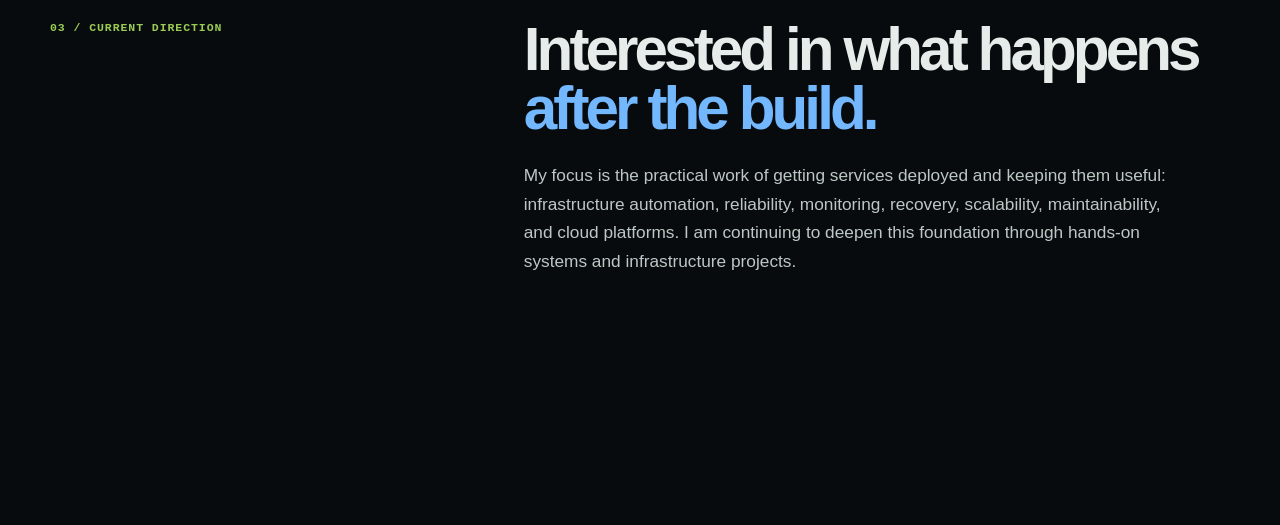
==== commit ac1a5494: "chore: add Cloudflare Web Analytics" ====
--- a/index.html
+++ b/index.html
@@ -87,5 +87,6 @@
   </main>
 
   <footer class="site-footer" data-reveal><div class="page-width"><p><span class="signal" aria-hidden="true"></span> available for conversation</p><div><a href="mailto:hakimz.7117@gmail.com">hakimz.7117@gmail.com</a><a href="https://github.com/Xaknm-Hakim" target="_blank" rel="noopener noreferrer">GitHub ↗</a><a href="https://www.linkedin.com/in/muhammad-hakim-zaaba-27b22a3b8" target="_blank" rel="noopener noreferrer">LinkedIn ↗</a></div></div></footer>
+  <!-- Cloudflare Web Analytics --><script type='module' src='https://static.cloudflareinsights.com/beacon.min.js' data-cf-beacon='{"token": "0922c28b0b8d405a9d22d4adf5860e8b"}'></script><!-- End Cloudflare Web Analytics -->
 </body>
 </html>
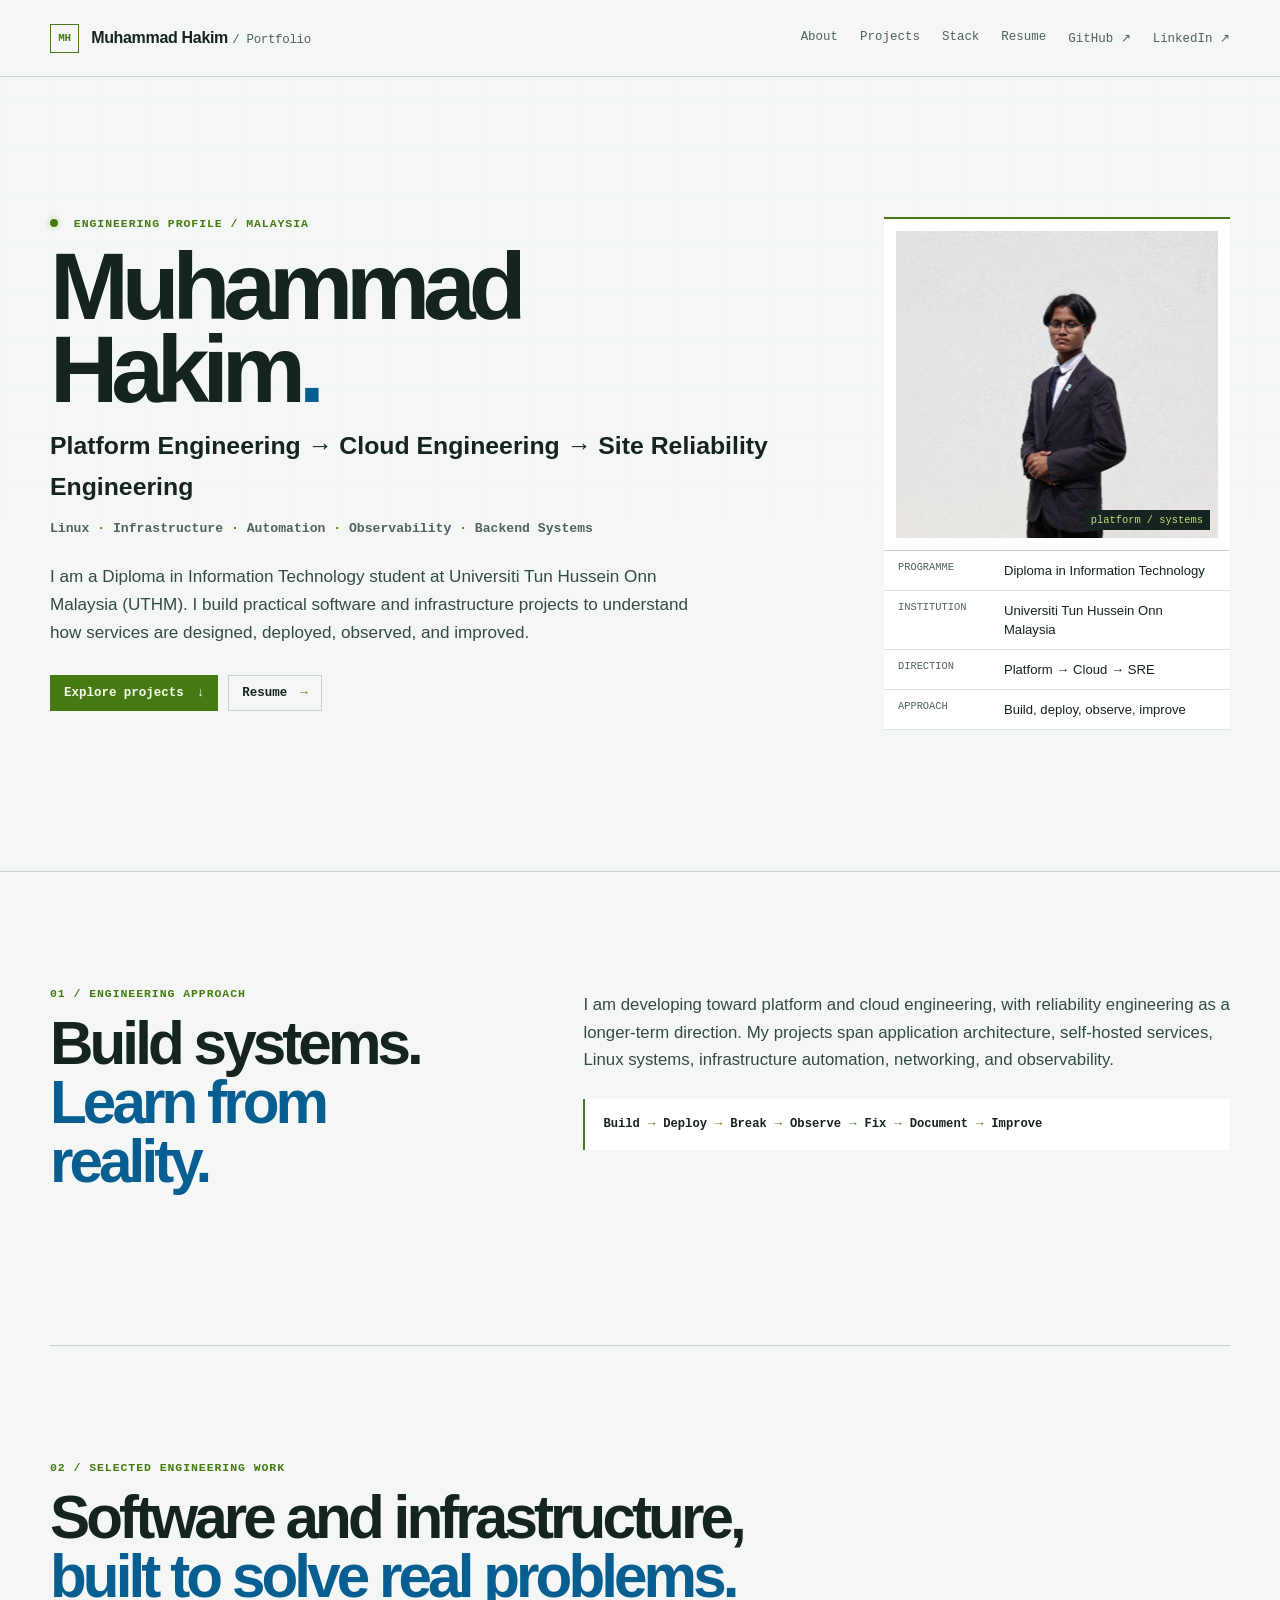
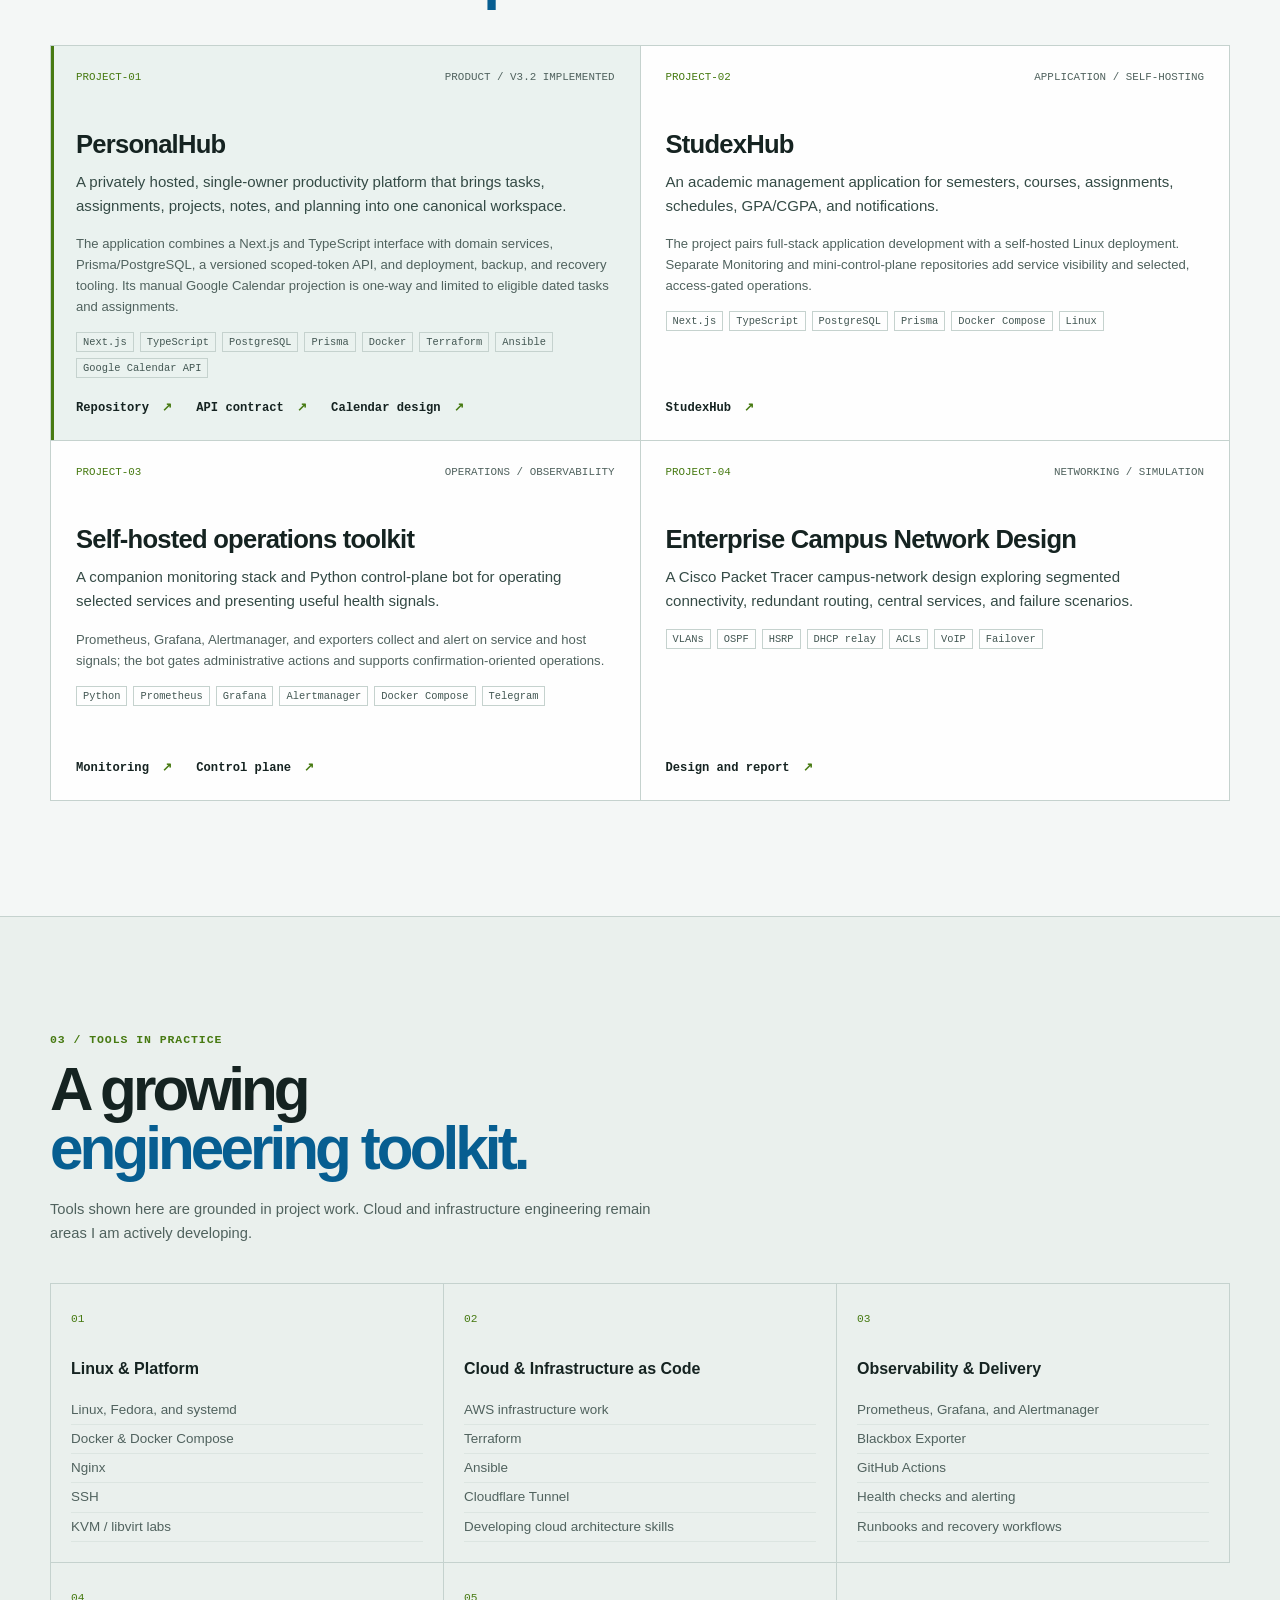
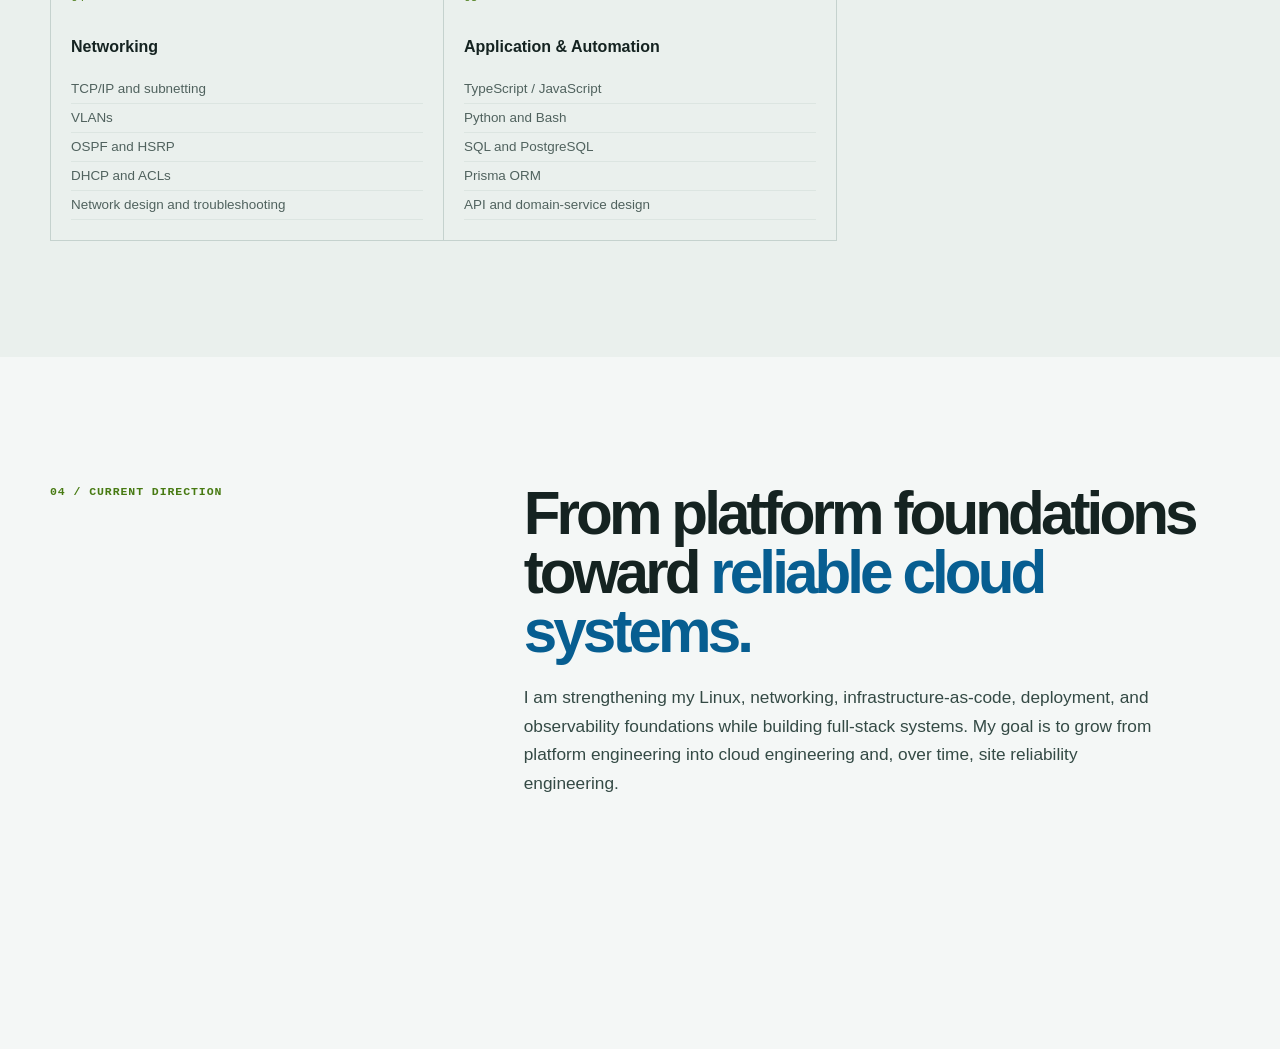
==== commit 1a316da4: "Modernize platform engineering portfolio" ====
--- a/index.html
+++ b/index.html
@@ -3,90 +3,111 @@
 <head>
   <meta charset="utf-8">
   <meta name="viewport" content="width=device-width, initial-scale=1">
-  <meta name="description" content="Muhammad Hakim — aspiring Platform Engineer focused on cloud infrastructure, Linux, automation, and observability.">
+  <meta name="description" content="Muhammad Hakim is an Information Technology student at UTHM building toward platform, cloud, and reliability engineering through Linux, infrastructure, and software projects.">
+  <meta name="theme-color" content="#080b0d" media="(prefers-color-scheme: dark)">
+  <meta name="theme-color" content="#f4f7f6" media="(prefers-color-scheme: light)">
+  <meta property="og:type" content="website">
+  <meta property="og:title" content="Muhammad Hakim — Platform Engineering Portfolio">
+  <meta property="og:description" content="Engineering projects in platform infrastructure, cloud systems, Linux, and reliable software.">
+  <meta property="og:url" content="https://xaknm-hakim.github.io/">
+  <meta property="og:image" content="https://xaknm-hakim.github.io/images/profile.JPG">
+  <meta name="twitter:card" content="summary_large_image">
+  <link rel="canonical" href="https://xaknm-hakim.github.io/">
   <title>Muhammad Hakim — Platform Engineering Portfolio</title>
   <link rel="stylesheet" href="style.css">
   <script src="script.js" defer></script>
 </head>
 <body>
+  <a class="skip-link" href="#main-content">Skip to content</a>
   <header class="site-header">
     <nav class="nav-shell" aria-label="Primary navigation">
       <a class="brand" href="index.html" aria-current="page"><span>MH</span> Muhammad Hakim <i>/ Portfolio</i></a>
       <div class="nav-links">
-        <a href="#projects">Projects</a><a href="#stack">Stack</a><a href="resume.html">Resume</a><a href="https://github.com/Xaknm-Hakim" target="_blank" rel="noopener noreferrer">GitHub ↗</a><a href="https://www.linkedin.com/in/muhammad-hakim-zaaba-27b22a3b8" target="_blank" rel="noopener noreferrer">LinkedIn ↗</a>
+        <a href="#about">About</a><a href="#projects">Projects</a><a href="#stack">Stack</a><a href="resume.html">Resume</a><a href="https://github.com/Xaknm-Hakim" target="_blank" rel="noopener noreferrer">GitHub ↗</a><a href="https://www.linkedin.com/in/muhammad-hakim-zaaba" target="_blank" rel="noopener noreferrer">LinkedIn ↗</a>
       </div>
     </nav>
   </header>
 
-  <main>
+  <main id="main-content">
     <section class="hero page-width" aria-labelledby="intro-title">
       <div class="hero-copy">
-        <p class="kicker"><span class="signal" aria-hidden="true"></span> system profile / 2026</p>
+        <p class="kicker"><span class="signal" aria-hidden="true"></span> engineering profile / Malaysia</p>
         <h1 id="intro-title">Muhammad<br>Hakim<span class="accent">.</span></h1>
-        <p class="role">Aspiring Platform Engineer</p>
-        <p class="focus">Cloud Infrastructure <b>·</b> Linux <b>·</b> AWS <b>·</b> Terraform <b>·</b> Docker <b>·</b> Observability</p>
-        <p class="hero-intro">I build and operate the systems around applications: deployment paths, infrastructure automation, service visibility, and the operational foundations that help services remain dependable.</p>
-        <div class="actions"><a class="action primary" href="#projects">View projects <span>↓</span></a><a class="action" href="resume.html">Resume <span>→</span></a></div>
+        <p class="role">Platform Engineering → Cloud Engineering → Site Reliability Engineering</p>
+        <p class="focus">Linux <b>·</b> Infrastructure <b>·</b> Automation <b>·</b> Observability <b>·</b> Backend Systems</p>
+        <p class="hero-intro">I am a Diploma in Information Technology student at Universiti Tun Hussein Onn Malaysia (UTHM). I build practical software and infrastructure projects to understand how services are designed, deployed, observed, and improved.</p>
+        <div class="actions"><a class="action primary" href="#projects">Explore projects <span>↓</span></a><a class="action" href="resume.html">Resume <span>→</span></a></div>
       </div>
-      <aside class="identity-panel" aria-label="Profile metadata">
-        <div class="portrait-wrap"><img src="images/profile.JPG" alt="Portrait of Muhammad Hakim"><span class="portrait-label">node / mh-01</span></div>
+      <aside class="identity-panel" aria-label="Profile and education">
+        <div class="portrait-wrap"><img src="images/profile.JPG" alt="Portrait of Muhammad Hakim"><span class="portrait-label">platform / systems</span></div>
         <dl>
           <div><dt>Programme</dt><dd>Diploma in Information Technology</dd></div>
-          <div><dt>Institution</dt><dd>UTHM</dd></div>
-          <div><dt>Location</dt><dd>Malaysia</dd></div>
-          <div><dt>Focus</dt><dd>Platform Engineering / Cloud Infrastructure</dd></div>
-          <div class="availability"><dt>Status</dt><dd>Currently studying — Semester 3</dd></div>
+          <div><dt>Institution</dt><dd>Universiti Tun Hussein Onn Malaysia</dd></div>
+          <div><dt>Direction</dt><dd>Platform → Cloud → SRE</dd></div>
+          <div><dt>Approach</dt><dd>Build, deploy, observe, improve</dd></div>
         </dl>
       </aside>
     </section>
 
+    <section class="section about-section" id="about" aria-labelledby="about-title">
+      <div class="page-width about-layout">
+        <div class="section-heading" data-reveal><p class="kicker">01 / engineering approach</p><h2 id="about-title">Build systems.<br><span>Learn from reality.</span></h2></div>
+        <div class="about-copy" data-reveal>
+          <p>I am developing toward platform and cloud engineering, with reliability engineering as a longer-term direction. My projects span application architecture, self-hosted services, Linux systems, infrastructure automation, networking, and observability.</p>
+          <p class="engineering-loop"><span>Build</span><b>→</b><span>Deploy</span><b>→</b><span>Break</span><b>→</b><span>Observe</span><b>→</b><span>Fix</span><b>→</b><span>Document</span><b>→</b><span>Improve</span></p>
+        </div>
+      </div>
+    </section>
+
     <section class="section page-width" id="projects" aria-labelledby="projects-title">
-      <div class="section-heading" data-reveal data-reveal-group="projects"><p class="kicker">01 / selected systems</p><h2 id="projects-title">Projects built around<br><span>systems thinking.</span></h2></div>
+      <div class="section-heading" data-reveal data-reveal-group="projects"><p class="kicker">02 / selected engineering work</p><h2 id="projects-title">Software and infrastructure,<br><span>built to solve real problems.</span></h2></div>
       <div class="systems-grid">
         <article class="system-card featured" data-reveal data-reveal-group="projects">
-          <div class="card-index">SYS-01 <span>WEB / PLATFORM</span></div><h3>StudexHub</h3>
-          <p>Full-stack academic management platform for semesters, courses, assignments, schedules, performance, and reminders.</p>
-          <p class="contribution"><strong>Contribution /</strong> Primary focus on backend and infrastructure: API layer, authentication and sessions, PostgreSQL with Prisma, notifications, containerised deployment, and operating workflows.</p>
-          <ul class="tech-list" aria-label="StudexHub technologies"><li>PostgreSQL</li><li>Prisma</li><li>Docker Compose</li><li>Nginx</li><li>Cloudflare Tunnel</li><li>Linux</li><li>Monitoring</li><li>CI / backups</li></ul>
-          <a class="repo-link" href="https://github.com/Xaknm-Hakim/StudexHub" target="_blank" rel="noopener noreferrer">Repository <span>↗</span></a>
+          <div class="card-index">PROJECT-01 <span>PRODUCT / V3.2 IMPLEMENTED</span></div><h3>PersonalHub</h3>
+          <p>A privately hosted, single-owner productivity platform that brings tasks, assignments, projects, notes, and planning into one canonical workspace.</p>
+          <p class="contribution">The application combines a Next.js and TypeScript interface with domain services, Prisma/PostgreSQL, a versioned scoped-token API, and deployment, backup, and recovery tooling. Its manual Google Calendar projection is one-way and limited to eligible dated tasks and assignments.</p>
+          <ul class="tech-list" aria-label="PersonalHub technologies"><li>Next.js</li><li>TypeScript</li><li>PostgreSQL</li><li>Prisma</li><li>Docker</li><li>Terraform</li><li>Ansible</li><li>Google Calendar API</li></ul>
+          <div class="project-links"><a class="repo-link" href="https://github.com/Xaknm-Hakim/PersonalHub" target="_blank" rel="noopener noreferrer">Repository <span>↗</span></a><a class="repo-link" href="https://github.com/Xaknm-Hakim/PersonalHub/blob/main/docs/API.md" target="_blank" rel="noopener noreferrer">API contract <span>↗</span></a><a class="repo-link" href="https://github.com/Xaknm-Hakim/PersonalHub/blob/main/docs/GOOGLE-CALENDAR.md" target="_blank" rel="noopener noreferrer">Calendar design <span>↗</span></a></div>
         </article>
         <article class="system-card" data-reveal data-reveal-group="projects">
-          <div class="card-index">SYS-02 <span>NETWORK</span></div><h3>Enterprise Campus<br>Network Design</h3>
-          <p>Enterprise campus network simulation designed for segmented connectivity, resilient routing, central services, and failure testing.</p>
-          <ul class="tech-list" aria-label="Enterprise Campus Network technologies"><li>VLAN</li><li>OSPF</li><li>HSRP</li><li>DHCP</li><li>ACLs</li><li>VoIP</li><li>Redundancy</li><li>Failover testing</li></ul>
-          <a class="repo-link" href="https://github.com/Xaknm-Hakim/Network-Campus-Topology" target="_blank" rel="noopener noreferrer">Repository <span>↗</span></a>
+          <div class="card-index">PROJECT-02 <span>APPLICATION / SELF-HOSTING</span></div><h3>StudexHub</h3>
+          <p>An academic management application for semesters, courses, assignments, schedules, GPA/CGPA, and notifications.</p>
+          <p class="contribution">The project pairs full-stack application development with a self-hosted Linux deployment. Separate Monitoring and mini-control-plane repositories add service visibility and selected, access-gated operations.</p>
+          <ul class="tech-list" aria-label="StudexHub technologies"><li>Next.js</li><li>TypeScript</li><li>PostgreSQL</li><li>Prisma</li><li>Docker Compose</li><li>Linux</li></ul>
+          <a class="repo-link" href="https://github.com/Xaknm-Hakim/StudexHub" target="_blank" rel="noopener noreferrer">StudexHub <span>↗</span></a>
         </article>
         <article class="system-card" data-reveal data-reveal-group="projects">
-          <div class="card-index">SYS-03 <span>OPERATIONS</span></div><h3>Mini Control Plane</h3>
-          <p>Python and Linux-based Telegram interface for operating self-hosted services through automated, controlled system actions.</p>
-          <ul class="tech-list" aria-label="Mini Control Plane technologies"><li>Python</li><li>Linux</li><li>Telegram</li><li>Secure commands</li><li>Automation</li><li>systemd</li><li>Logging</li><li>Observability</li></ul>
-          <a class="repo-link" href="https://github.com/Xaknm-Hakim/mini-control-plane" target="_blank" rel="noopener noreferrer">Repository <span>↗</span></a>
+          <div class="card-index">PROJECT-03 <span>OPERATIONS / OBSERVABILITY</span></div><h3>Self-hosted operations toolkit</h3>
+          <p>A companion monitoring stack and Python control-plane bot for operating selected services and presenting useful health signals.</p>
+          <p class="contribution">Prometheus, Grafana, Alertmanager, and exporters collect and alert on service and host signals; the bot gates administrative actions and supports confirmation-oriented operations.</p>
+          <ul class="tech-list" aria-label="Operations toolkit technologies"><li>Python</li><li>Prometheus</li><li>Grafana</li><li>Alertmanager</li><li>Docker Compose</li><li>Telegram</li></ul>
+          <div class="project-links"><a class="repo-link" href="https://github.com/Xaknm-Hakim/Monitoring" target="_blank" rel="noopener noreferrer">Monitoring <span>↗</span></a><a class="repo-link" href="https://github.com/Xaknm-Hakim/mini-control-plane" target="_blank" rel="noopener noreferrer">Control plane <span>↗</span></a></div>
         </article>
         <article class="system-card" data-reveal data-reveal-group="projects">
-          <div class="card-index">SYS-04 <span>OBSERVABILITY</span></div><h3>Monitoring</h3>
-          <p>Observability stack for StudexHub, giving system and service health a clear monitoring and alerting layer.</p>
-          <ul class="tech-list" aria-label="Monitoring technologies"><li>Prometheus</li><li>Grafana</li><li>Alerting</li><li>Service health</li><li>System monitoring</li></ul>
-          <a class="repo-link" href="https://github.com/Xaknm-Hakim/Monitoring" target="_blank" rel="noopener noreferrer">Repository <span>↗</span></a>
+          <div class="card-index">PROJECT-04 <span>NETWORKING / SIMULATION</span></div><h3>Enterprise Campus Network Design</h3>
+          <p>A Cisco Packet Tracer campus-network design exploring segmented connectivity, redundant routing, central services, and failure scenarios.</p>
+          <ul class="tech-list" aria-label="Campus network technologies"><li>VLANs</li><li>OSPF</li><li>HSRP</li><li>DHCP relay</li><li>ACLs</li><li>VoIP</li><li>Failover</li></ul>
+          <a class="repo-link" href="https://github.com/Xaknm-Hakim/Network-Campus-Topology" target="_blank" rel="noopener noreferrer">Design and report <span>↗</span></a>
         </article>
       </div>
     </section>
 
     <section class="section stack-section" id="stack" aria-labelledby="stack-title">
-      <div class="page-width"><div class="section-heading" data-reveal data-reveal-group="stack"><p class="kicker">02 / engineering stack</p><h2 id="stack-title">Tools across the<br><span>operating surface.</span></h2></div>
+      <div class="page-width"><div class="section-heading" data-reveal data-reveal-group="stack"><p class="kicker">03 / tools in practice</p><h2 id="stack-title">A growing<br><span>engineering toolkit.</span></h2><p class="section-note">Tools shown here are grounded in project work. Cloud and infrastructure engineering remain areas I am actively developing.</p></div>
         <div class="stack-grid">
-          <article data-reveal data-reveal-group="stack"><span>01</span><h3>Platform &amp; Infrastructure</h3><ul><li>Linux</li><li>Docker &amp; Docker Compose</li><li>Nginx</li><li>KVM</li><li>SSH</li><li>systemd</li></ul></article>
-          <article data-reveal data-reveal-group="stack"><span>02</span><h3>Cloud &amp; IaC</h3><ul><li>AWS</li><li>Terraform</li><li>Cloudflare</li><li>Cloud Computing</li><li>Infrastructure as Code</li><li>Infrastructure Automation</li></ul></article>
-          <article data-reveal data-reveal-group="stack"><span>03</span><h3>Observability &amp; Delivery</h3><ul><li>Prometheus</li><li>Grafana</li><li>GitHub Actions</li><li>CI/CD</li><li>Monitoring</li><li>Technical Documentation</li></ul></article>
-          <article data-reveal data-reveal-group="stack"><span>04</span><h3>Networking</h3><ul><li>Computer Networking</li><li>TCP/IP</li><li>VLAN / OSPF / HSRP</li><li>DHCP</li><li>Subnetting</li><li>Network Architecture</li></ul></article>
-          <article data-reveal data-reveal-group="stack"><span>05</span><h3>Backend &amp; Automation</h3><ul><li>Python / Bash / TypeScript</li><li>SQL / PostgreSQL</li><li>Prisma ORM</li><li>Back-End Web Development</li><li>Database Design</li></ul></article>
+          <article data-reveal data-reveal-group="stack"><span>01</span><h3>Linux &amp; Platform</h3><ul><li>Linux, Fedora, and systemd</li><li>Docker &amp; Docker Compose</li><li>Nginx</li><li>SSH</li><li>KVM / libvirt labs</li></ul></article>
+          <article data-reveal data-reveal-group="stack"><span>02</span><h3>Cloud &amp; Infrastructure as Code</h3><ul><li>AWS infrastructure work</li><li>Terraform</li><li>Ansible</li><li>Cloudflare Tunnel</li><li>Developing cloud architecture skills</li></ul></article>
+          <article data-reveal data-reveal-group="stack"><span>03</span><h3>Observability &amp; Delivery</h3><ul><li>Prometheus, Grafana, and Alertmanager</li><li>Blackbox Exporter</li><li>GitHub Actions</li><li>Health checks and alerting</li><li>Runbooks and recovery workflows</li></ul></article>
+          <article data-reveal data-reveal-group="stack"><span>04</span><h3>Networking</h3><ul><li>TCP/IP and subnetting</li><li>VLANs</li><li>OSPF and HSRP</li><li>DHCP and ACLs</li><li>Network design and troubleshooting</li></ul></article>
+          <article data-reveal data-reveal-group="stack"><span>05</span><h3>Application &amp; Automation</h3><ul><li>TypeScript / JavaScript</li><li>Python and Bash</li><li>SQL and PostgreSQL</li><li>Prisma ORM</li><li>API and domain-service design</li></ul></article>
         </div>
       </div>
     </section>
 
-    <section class="direction page-width" aria-labelledby="direction-title" data-reveal><p class="kicker">03 / current direction</p><div><h2 id="direction-title">Interested in what happens <span>after the build.</span></h2><p>My focus is the practical work of getting services deployed and keeping them useful: infrastructure automation, reliability, monitoring, recovery, scalability, maintainability, and cloud platforms. I am continuing to deepen this foundation through hands-on systems and infrastructure projects.</p></div></section>
+    <section class="direction page-width" aria-labelledby="direction-title" data-reveal><p class="kicker">04 / current direction</p><div><h2 id="direction-title">From platform foundations<br>toward <span>reliable cloud systems.</span></h2><p>I am strengthening my Linux, networking, infrastructure-as-code, deployment, and observability foundations while building full-stack systems. My goal is to grow from platform engineering into cloud engineering and, over time, site reliability engineering.</p></div></section>
   </main>
 
-  <footer class="site-footer" data-reveal><div class="page-width"><p><span class="signal" aria-hidden="true"></span> available for conversation</p><div><a href="mailto:hakimz.7117@gmail.com">hakimz.7117@gmail.com</a><a href="https://github.com/Xaknm-Hakim" target="_blank" rel="noopener noreferrer">GitHub ↗</a><a href="https://www.linkedin.com/in/muhammad-hakim-zaaba-27b22a3b8" target="_blank" rel="noopener noreferrer">LinkedIn ↗</a></div></div></footer>
+  <footer class="site-footer" id="contact" data-reveal><div class="page-width"><p><span class="signal" aria-hidden="true"></span> Let’s connect</p><div><a href="mailto:hakimz.7117@gmail.com">hakimz.7117@gmail.com</a><a href="https://github.com/Xaknm-Hakim" target="_blank" rel="noopener noreferrer">GitHub ↗</a><a href="https://www.linkedin.com/in/muhammad-hakim-zaaba" target="_blank" rel="noopener noreferrer">LinkedIn ↗</a></div></div></footer>
   <!-- Cloudflare Web Analytics --><script type='module' src='https://static.cloudflareinsights.com/beacon.min.js' data-cf-beacon='{"token": "0922c28b0b8d405a9d22d4adf5860e8b"}'></script><!-- End Cloudflare Web Analytics -->
 </body>
 </html>
--- a/style.css
+++ b/style.css
@@ -1,4 +1,4 @@
-:root { --bg:#080b0d; --surface:#0d1215; --surface-2:#11181b; --line:#293338; --line-soft:#1b2428; --ink:#e5ece9; --muted:#99a7a4; --blue:#73b8ff; --green:#9acc55; --mono:ui-monospace,SFMono-Regular,Menlo,Consolas,monospace; --sans:Inter,"Segoe UI",Arial,sans-serif; }
+:root { color-scheme:dark; --bg:#080b0d; --surface:#0d1215; --surface-2:#11181b; --line:#293338; --line-soft:#1b2428; --ink:#e5ece9; --muted:#99a7a4; --blue:#73b8ff; --green:#9acc55; --mono:ui-monospace,SFMono-Regular,Menlo,Consolas,monospace; --sans:Inter,"Segoe UI",Arial,sans-serif; }
 * { box-sizing:border-box; } html { scroll-behavior:smooth; } body { margin:0; min-width:320px; overflow-x:hidden; background:var(--bg); color:var(--ink); font:16px/1.65 var(--sans); } body::before { position:fixed; z-index:-1; inset:0; content:""; opacity:.28; background-image:linear-gradient(rgba(115,184,255,.06) 1px,transparent 1px),linear-gradient(90deg,rgba(115,184,255,.06) 1px,transparent 1px); background-size:48px 48px; mask-image:linear-gradient(to bottom,#000,transparent 75%); }
 .page-width,.nav-shell { width:min(1180px,calc(100% - 48px)); margin-inline:auto; }.site-header { position:sticky; top:0; z-index:10; border-bottom:1px solid var(--line); background:#080b0df2; }.nav-shell { min-height:76px; display:flex; align-items:center; justify-content:space-between; gap:24px; }.brand { color:var(--ink); font-weight:700; letter-spacing:-.02em; text-decoration:none; white-space:nowrap; }.brand span { display:inline-grid; place-items:center; width:29px; height:29px; margin-right:8px; border:1px solid var(--green); color:var(--green); font:700 .68rem var(--mono); vertical-align:middle; }.brand i { color:var(--muted); font:400 .78rem var(--mono); }.nav-links { display:flex; flex-wrap:wrap; gap:6px 22px; }.nav-links a { color:var(--muted); font:500 .78rem var(--mono); text-decoration:none; }.nav-links a:hover,.nav-links a[aria-current="page"] { color:var(--blue); }
 a { color:var(--blue); } a:focus-visible { outline:2px solid var(--green); outline-offset:4px; }.hero { display:grid; grid-template-columns:minmax(0,1.35fr) minmax(300px,.65fr); gap:clamp(48px,9vw,130px); padding:clamp(72px,11vw,140px) 0 clamp(76px,11vw,145px); }.kicker { margin:0 0 15px; color:var(--green); font:700 .72rem var(--mono); letter-spacing:.08em; text-transform:uppercase; }.signal { display:inline-block; width:8px; height:8px; margin-right:8px; border-radius:50%; background:var(--green); box-shadow:0 0 0 4px rgba(154,204,85,.12); } h1,h2,h3,p { margin-top:0; } h1 { margin-bottom:14px; font-size:clamp(3.55rem,7.4vw,7.2rem); letter-spacing:-.075em; line-height:.88; } h2 { margin:0; font-size:clamp(2.25rem,4.7vw,4.5rem); letter-spacing:-.065em; line-height:.98; } h2 span,.accent { color:var(--blue); }.role { margin-bottom:10px; font-size:clamp(1.15rem,2vw,1.55rem); font-weight:700; }.focus { max-width:670px; margin-bottom:23px; color:var(--muted); font:600 .82rem/1.7 var(--mono); }.focus b { color:var(--green); }.hero-intro { max-width:650px; color:#c0cbc7; font-size:1.07rem; }.actions { display:flex; flex-wrap:wrap; gap:10px; margin-top:27px; }.action { display:inline-flex; gap:13px; align-items:center; border:1px solid var(--line); padding:10px 13px; color:var(--ink); font:700 .78rem var(--mono); text-decoration:none; }.action span { color:var(--green); }.action.primary { border-color:var(--green); background:var(--green); color:#101609; }.action.primary span { color:#101609; }.action:hover { border-color:var(--blue); }
@@ -27,3 +27,39 @@
 .reveal-ready [data-reveal].is-revealed { opacity:1; transform:translateY(0); }
 .reveal-ready .system-card.is-revealed:hover { transform:translateY(-3px); }
 @media (prefers-reduced-motion:reduce) { .reveal-ready [data-reveal] { opacity:1; transform:none; transition:none; } }
+
+/* Keyboard access, expanded portfolio content, and system-aware color. */
+.skip-link { position:fixed; z-index:20; top:10px; left:10px; transform:translateY(-160%); border:2px solid var(--green); padding:9px 12px; background:var(--bg); color:var(--ink); font:700 .8rem var(--mono); }
+.skip-link:focus { transform:translateY(0); }
+.about-layout { display:grid; grid-template-columns:.8fr 1.2fr; gap:clamp(35px,8vw,110px); align-items:start; }
+.about-copy { max-width:700px; color:#bdc8c4; font-size:1.05rem; }
+.about-copy>p:first-child { margin-top:4px; }
+.engineering-loop { display:flex; flex-wrap:wrap; align-items:center; gap:8px; margin:25px 0 0; border-left:2px solid var(--green); padding:15px 18px; background:var(--surface); color:var(--ink); font:700 .76rem/1.7 var(--mono); }
+.engineering-loop b { color:var(--green); }
+.section-note { max-width:620px; margin:18px 0 0; color:var(--muted); font-size:.92rem; }
+.project-links { display:flex; flex-wrap:wrap; gap:14px 24px; margin-top:auto; }
+.project-links .repo-link { margin-top:0; }
+#about { scroll-margin-top:100px; }
+@media (max-width:760px) { .about-layout { grid-template-columns:1fr; gap:15px; }.about-copy { font-size:1rem; }.engineering-loop { gap:5px 7px; padding:12px; font-size:.69rem; } #about { scroll-margin-top:150px; } }
+@media (prefers-color-scheme:light) {
+  :root { color-scheme:light; --bg:#f4f7f6; --surface:#ffffff; --surface-2:#eaf2ef; --line:#c5d2ce; --line-soft:#dce5e1; --ink:#152321; --muted:#50625e; --blue:#075e91; --green:#477a12; }
+  body { background:var(--bg); color:var(--ink); }
+  body::before { opacity:.2; background-image:linear-gradient(rgba(7,94,145,.08) 1px,transparent 1px),linear-gradient(90deg,rgba(7,94,145,.08) 1px,transparent 1px); }
+  .site-header { background:rgba(244,247,246,.94); }
+  .hero-intro,.system-card p,.direction div>p,.about-copy { color:#344a45; }
+  .system-card { background:rgba(255,255,255,.86); }
+  .system-card.featured { background:var(--surface-2); }
+  .identity-panel,.resume-meta,.pdf-frame { background:var(--surface); }
+  .portrait-label { background:#152321; color:#b8e17d; }
+  .stack-section { background:#eaf0ed; }
+  .site-footer { background:#e7eeeb; }
+  .site-footer p,.stack-grid ul,.identity-panel dt,.resume-meta dt { color:#50625e; }
+  .site-footer a,.repo-link,.action { color:#152321; }
+  .action.primary { color:#f7ffef; }
+  .action.primary span { color:#f7ffef; }
+  .action:not(.primary):hover,.repo-link:hover { color:#075e91; }
+  .focus { color:#50625e; }
+  .contribution strong,.card-index,.stack-grid article>span { color:#477a12; }
+  .tech-list li { color:#435753; }
+  .engineering-loop { color:#152321; }
+}
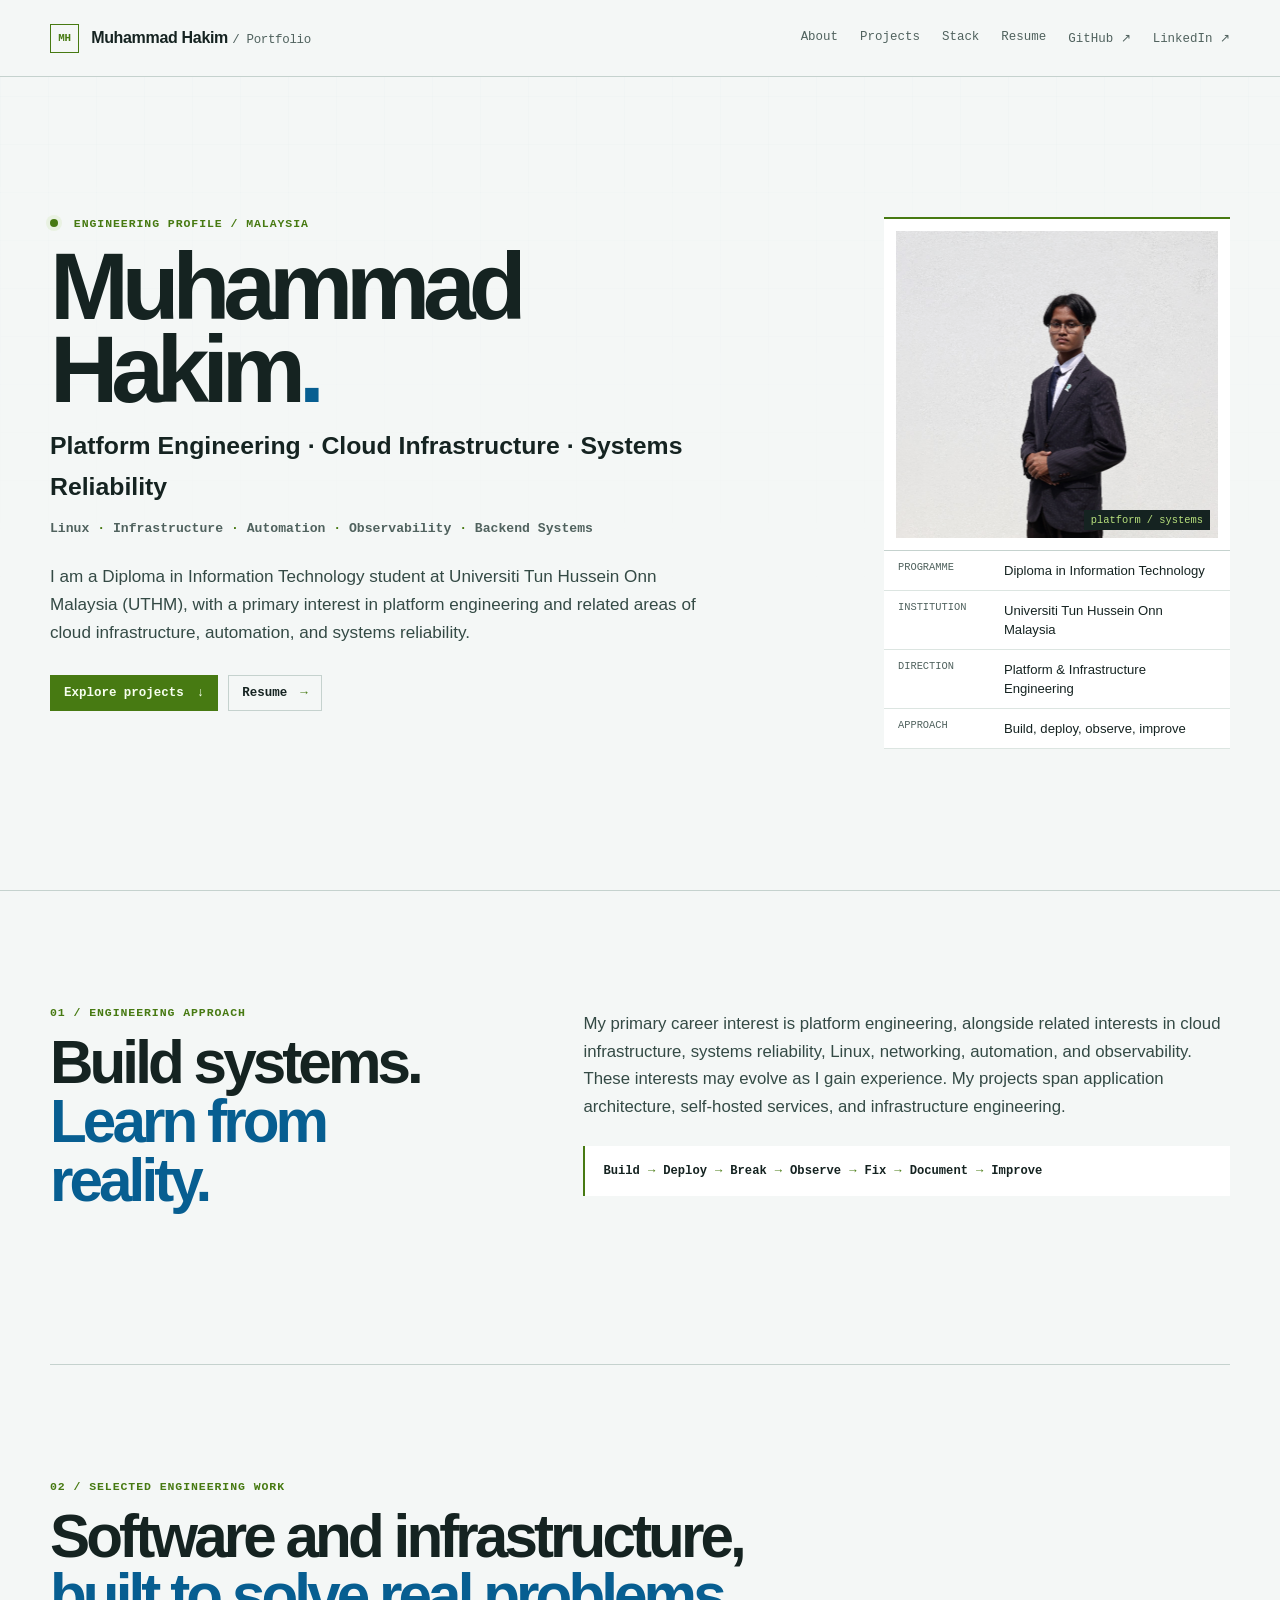
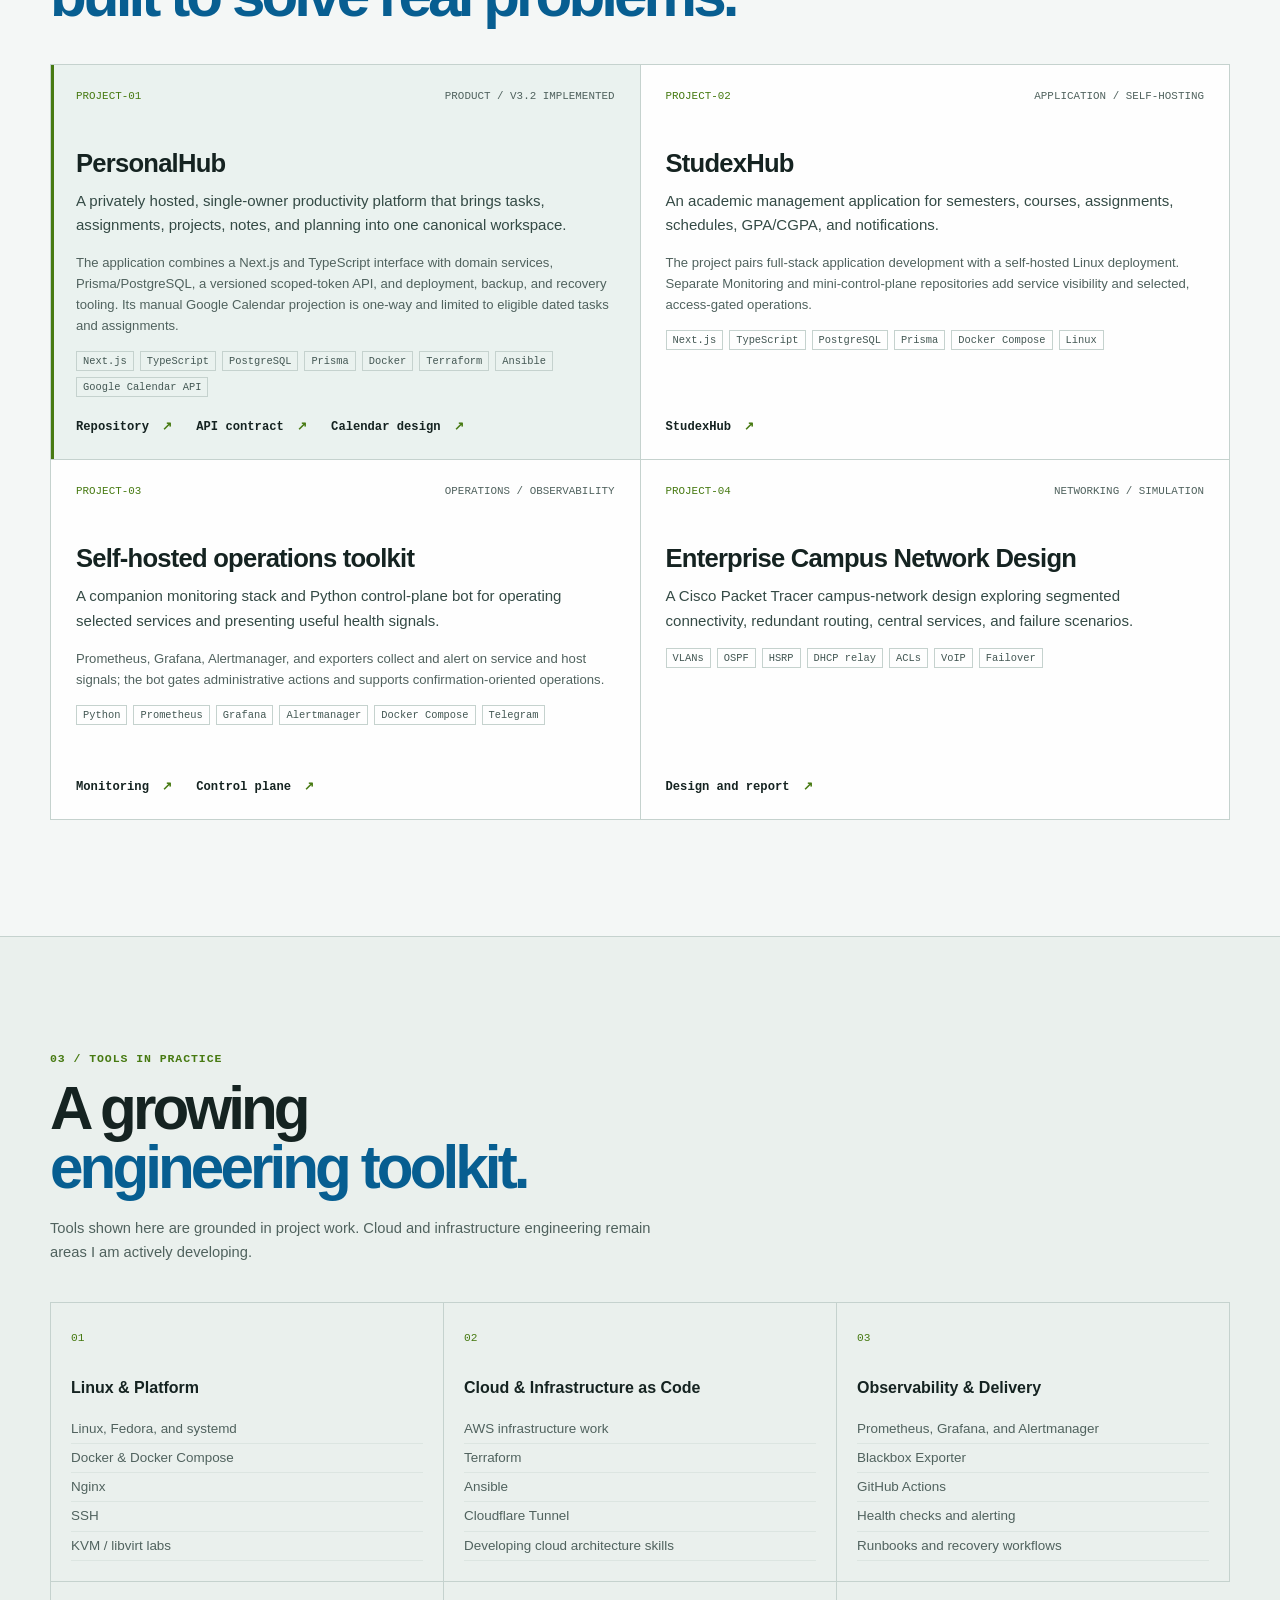
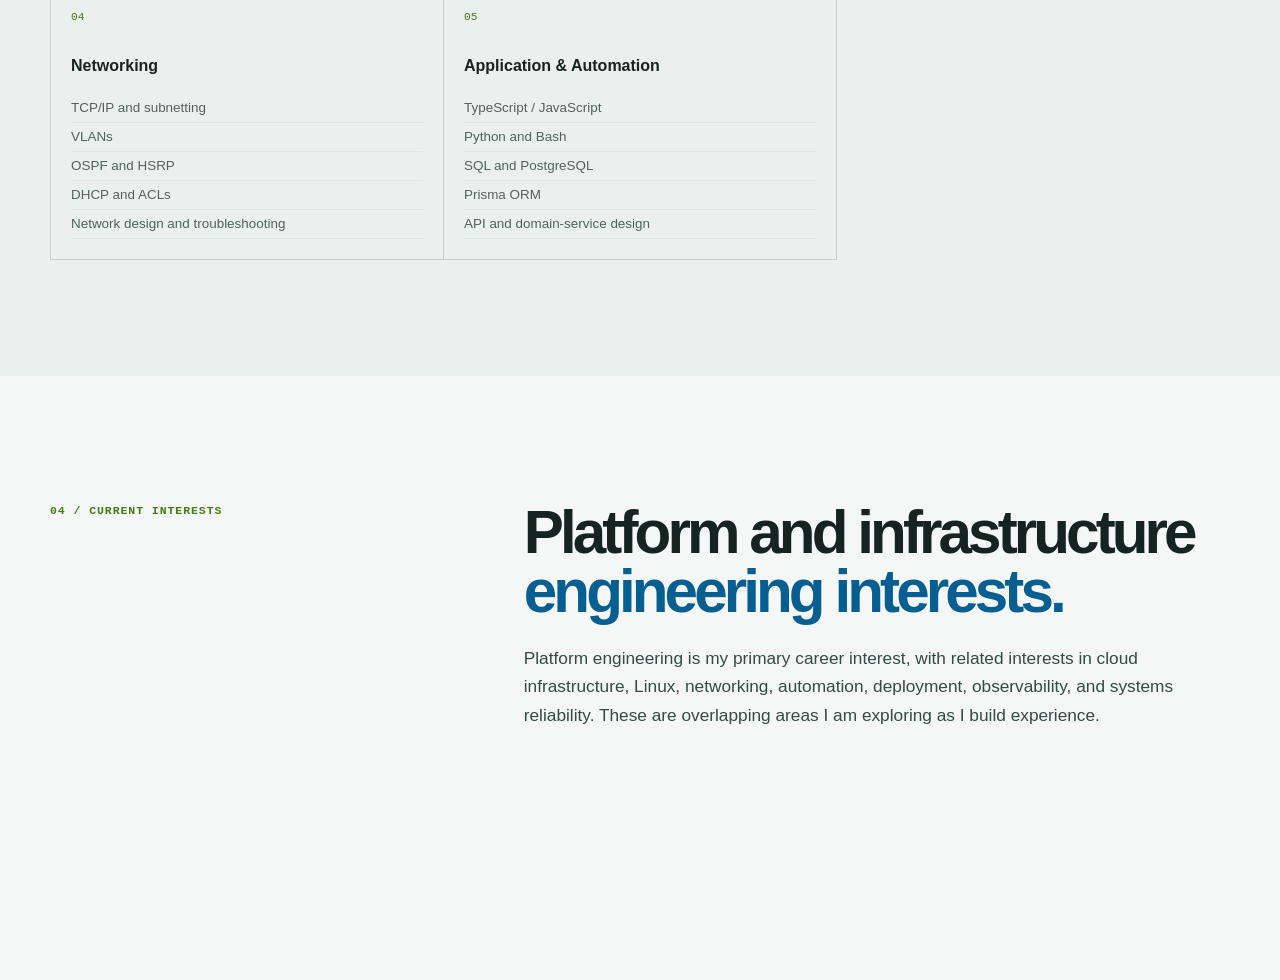
==== commit cc8135db: "Correct portfolio career positioning" ====
--- a/index.html
+++ b/index.html
@@ -3,7 +3,7 @@
 <head>
   <meta charset="utf-8">
   <meta name="viewport" content="width=device-width, initial-scale=1">
-  <meta name="description" content="Muhammad Hakim is an Information Technology student at UTHM building toward platform, cloud, and reliability engineering through Linux, infrastructure, and software projects.">
+  <meta name="description" content="Muhammad Hakim is a UTHM Information Technology student with a primary interest in platform engineering and related areas of cloud infrastructure, automation, and systems reliability.">
   <meta name="theme-color" content="#080b0d" media="(prefers-color-scheme: dark)">
   <meta name="theme-color" content="#f4f7f6" media="(prefers-color-scheme: light)">
   <meta property="og:type" content="website">
@@ -33,9 +33,9 @@
       <div class="hero-copy">
         <p class="kicker"><span class="signal" aria-hidden="true"></span> engineering profile / Malaysia</p>
         <h1 id="intro-title">Muhammad<br>Hakim<span class="accent">.</span></h1>
-        <p class="role">Platform Engineering → Cloud Engineering → Site Reliability Engineering</p>
+        <p class="role">Platform Engineering · Cloud Infrastructure · Systems Reliability</p>
         <p class="focus">Linux <b>·</b> Infrastructure <b>·</b> Automation <b>·</b> Observability <b>·</b> Backend Systems</p>
-        <p class="hero-intro">I am a Diploma in Information Technology student at Universiti Tun Hussein Onn Malaysia (UTHM). I build practical software and infrastructure projects to understand how services are designed, deployed, observed, and improved.</p>
+        <p class="hero-intro">I am a Diploma in Information Technology student at Universiti Tun Hussein Onn Malaysia (UTHM), with a primary interest in platform engineering and related areas of cloud infrastructure, automation, and systems reliability.</p>
         <div class="actions"><a class="action primary" href="#projects">Explore projects <span>↓</span></a><a class="action" href="resume.html">Resume <span>→</span></a></div>
       </div>
       <aside class="identity-panel" aria-label="Profile and education">
@@ -43,7 +43,7 @@
         <dl>
           <div><dt>Programme</dt><dd>Diploma in Information Technology</dd></div>
           <div><dt>Institution</dt><dd>Universiti Tun Hussein Onn Malaysia</dd></div>
-          <div><dt>Direction</dt><dd>Platform → Cloud → SRE</dd></div>
+          <div><dt>Direction</dt><dd>Platform &amp; Infrastructure Engineering</dd></div>
           <div><dt>Approach</dt><dd>Build, deploy, observe, improve</dd></div>
         </dl>
       </aside>
@@ -53,7 +53,7 @@
       <div class="page-width about-layout">
         <div class="section-heading" data-reveal><p class="kicker">01 / engineering approach</p><h2 id="about-title">Build systems.<br><span>Learn from reality.</span></h2></div>
         <div class="about-copy" data-reveal>
-          <p>I am developing toward platform and cloud engineering, with reliability engineering as a longer-term direction. My projects span application architecture, self-hosted services, Linux systems, infrastructure automation, networking, and observability.</p>
+          <p>My primary career interest is platform engineering, alongside related interests in cloud infrastructure, systems reliability, Linux, networking, automation, and observability. These interests may evolve as I gain experience. My projects span application architecture, self-hosted services, and infrastructure engineering.</p>
           <p class="engineering-loop"><span>Build</span><b>→</b><span>Deploy</span><b>→</b><span>Break</span><b>→</b><span>Observe</span><b>→</b><span>Fix</span><b>→</b><span>Document</span><b>→</b><span>Improve</span></p>
         </div>
       </div>
@@ -104,7 +104,7 @@
       </div>
     </section>
 
-    <section class="direction page-width" aria-labelledby="direction-title" data-reveal><p class="kicker">04 / current direction</p><div><h2 id="direction-title">From platform foundations<br>toward <span>reliable cloud systems.</span></h2><p>I am strengthening my Linux, networking, infrastructure-as-code, deployment, and observability foundations while building full-stack systems. My goal is to grow from platform engineering into cloud engineering and, over time, site reliability engineering.</p></div></section>
+    <section class="direction page-width" aria-labelledby="direction-title" data-reveal><p class="kicker">04 / current interests</p><div><h2 id="direction-title">Platform and infrastructure<br><span>engineering interests.</span></h2><p>Platform engineering is my primary career interest, with related interests in cloud infrastructure, Linux, networking, automation, deployment, observability, and systems reliability. These are overlapping areas I am exploring as I build experience.</p></div></section>
   </main>
 
   <footer class="site-footer" id="contact" data-reveal><div class="page-width"><p><span class="signal" aria-hidden="true"></span> Let’s connect</p><div><a href="mailto:hakimz.7117@gmail.com">hakimz.7117@gmail.com</a><a href="https://github.com/Xaknm-Hakim" target="_blank" rel="noopener noreferrer">GitHub ↗</a><a href="https://www.linkedin.com/in/muhammad-hakim-zaaba" target="_blank" rel="noopener noreferrer">LinkedIn ↗</a></div></div></footer>
